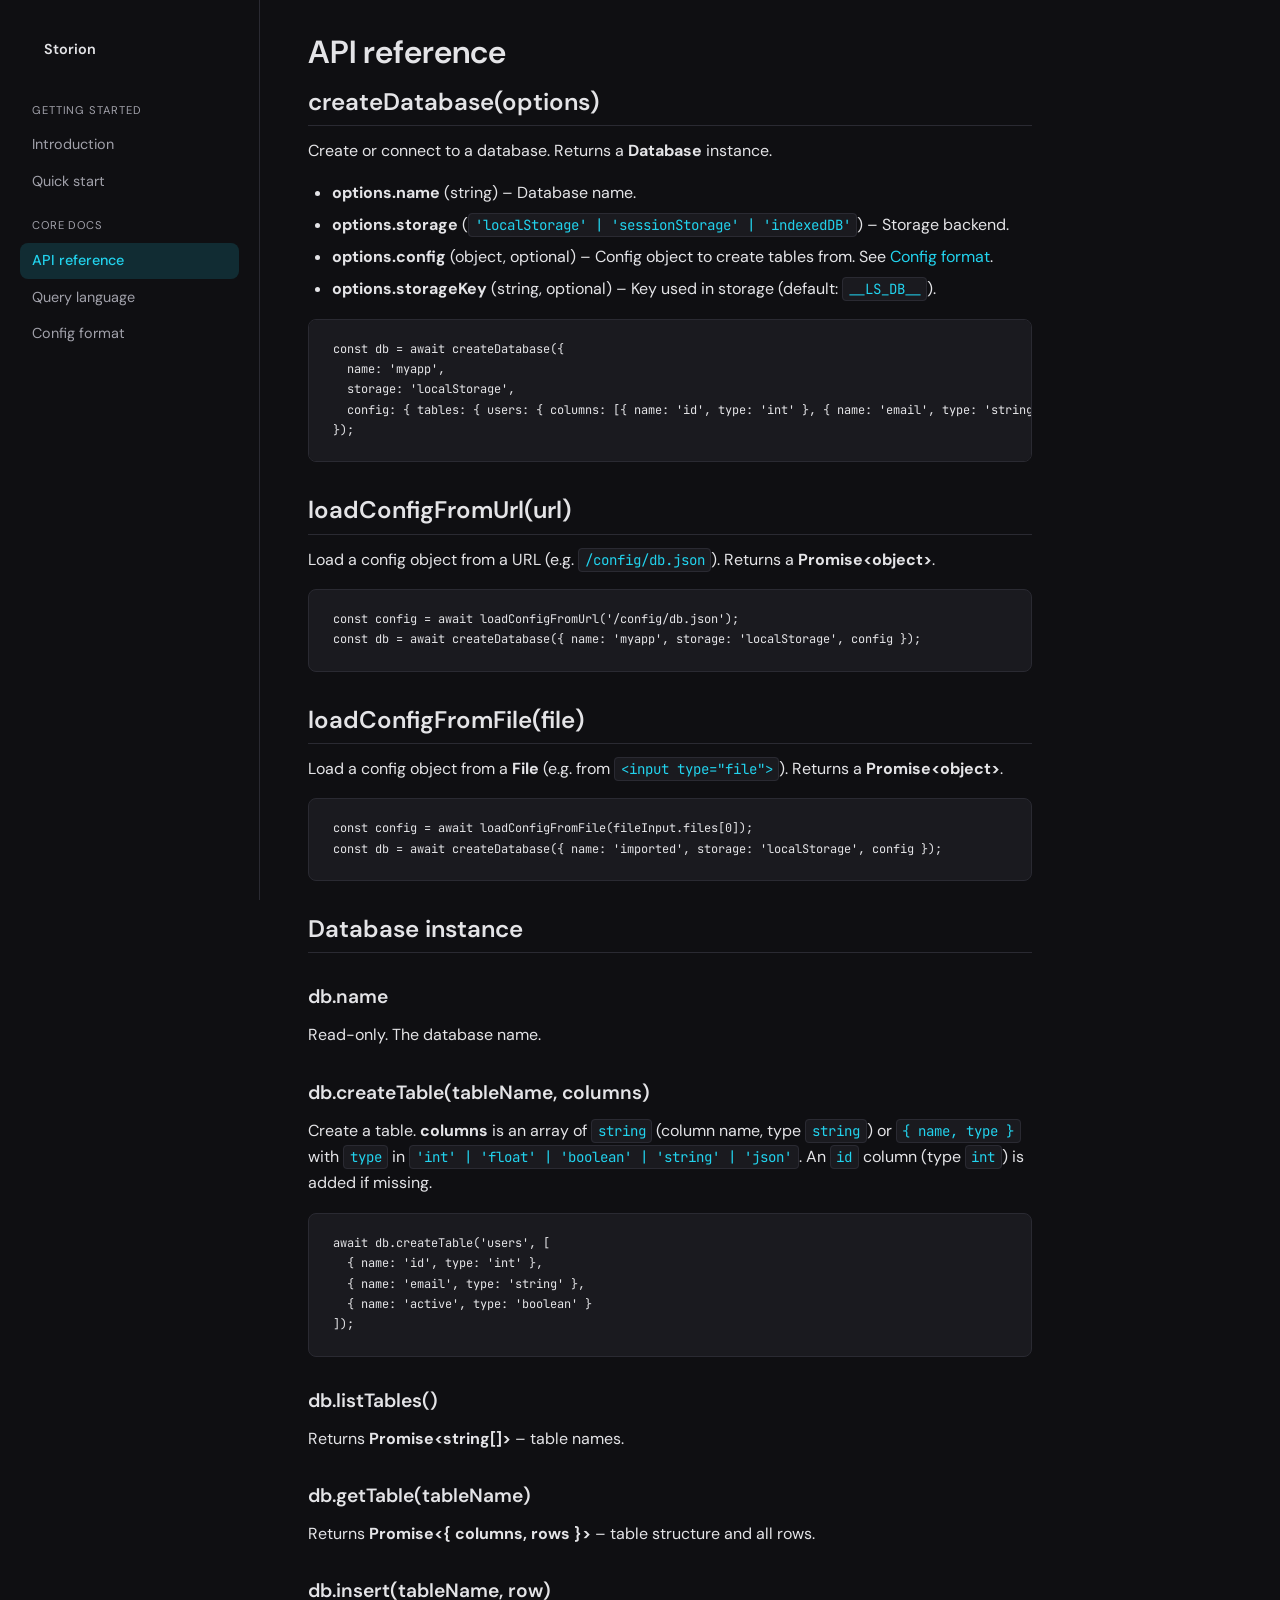
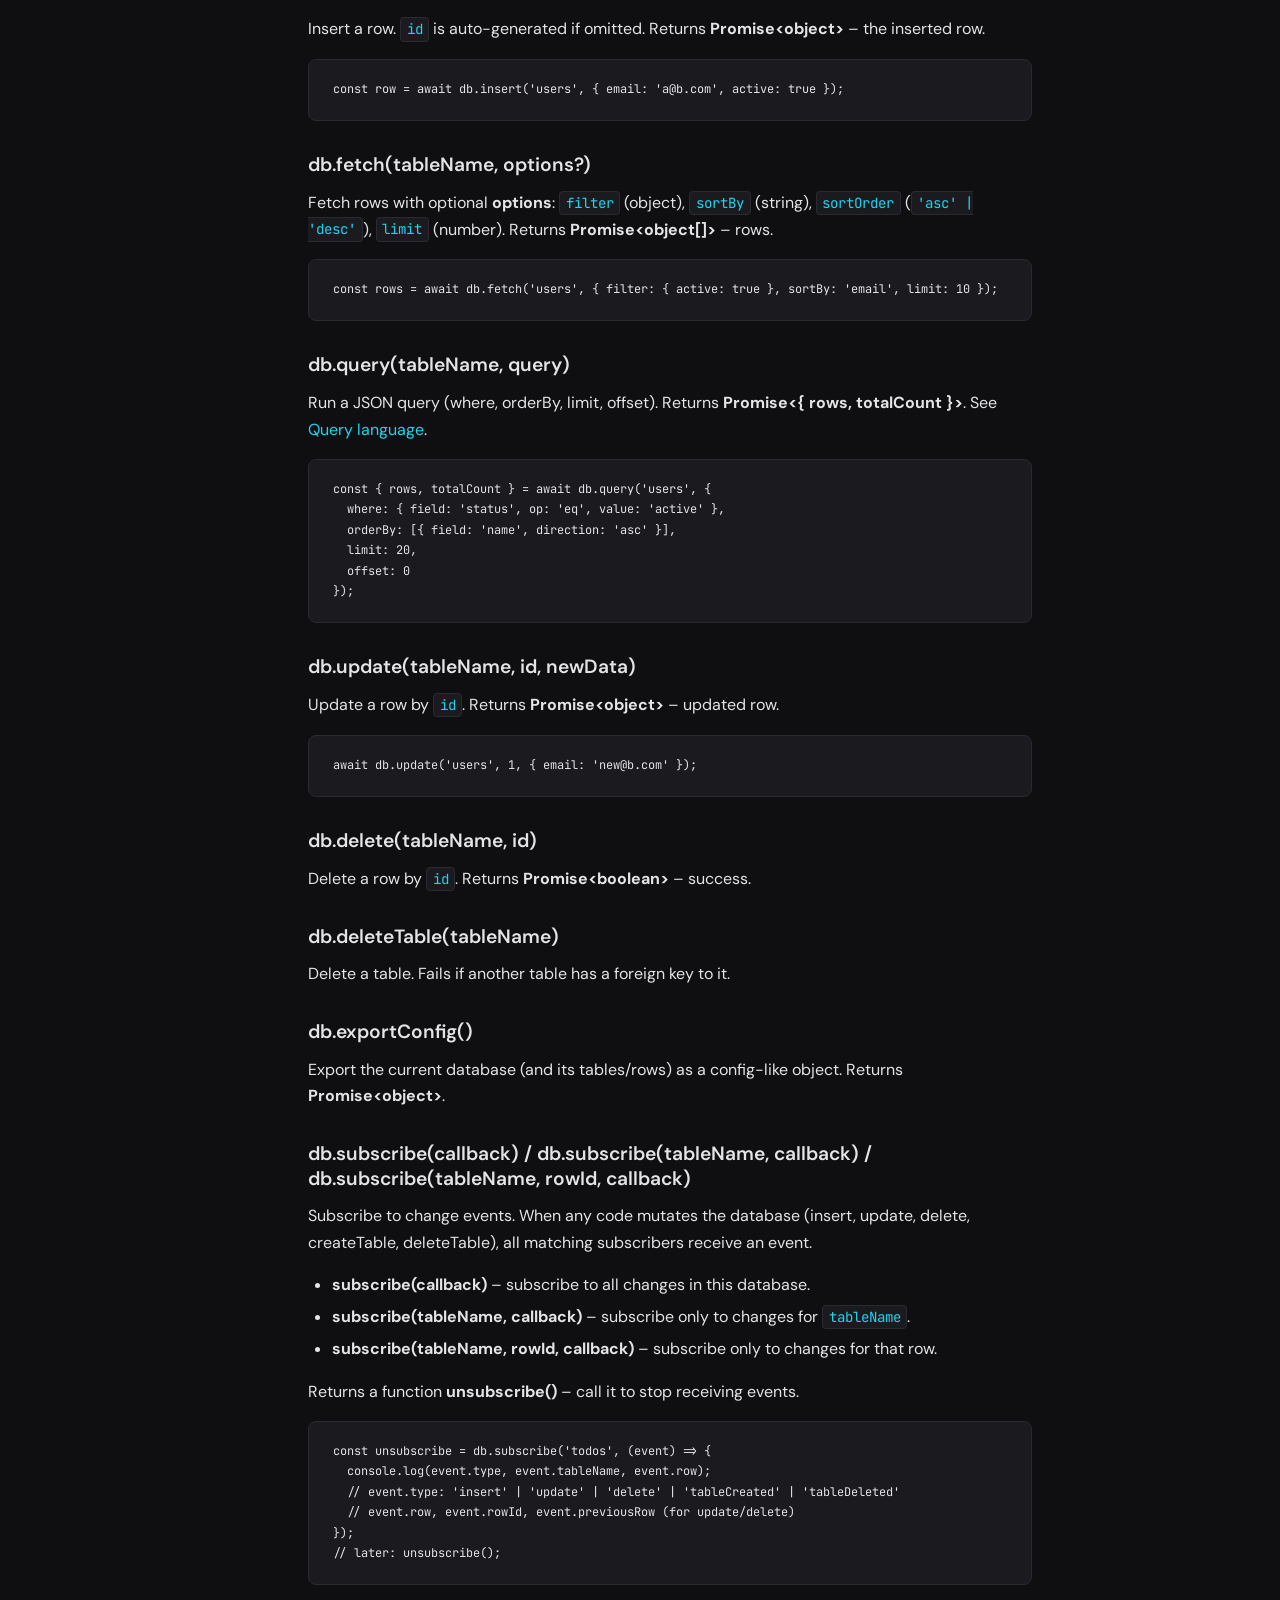
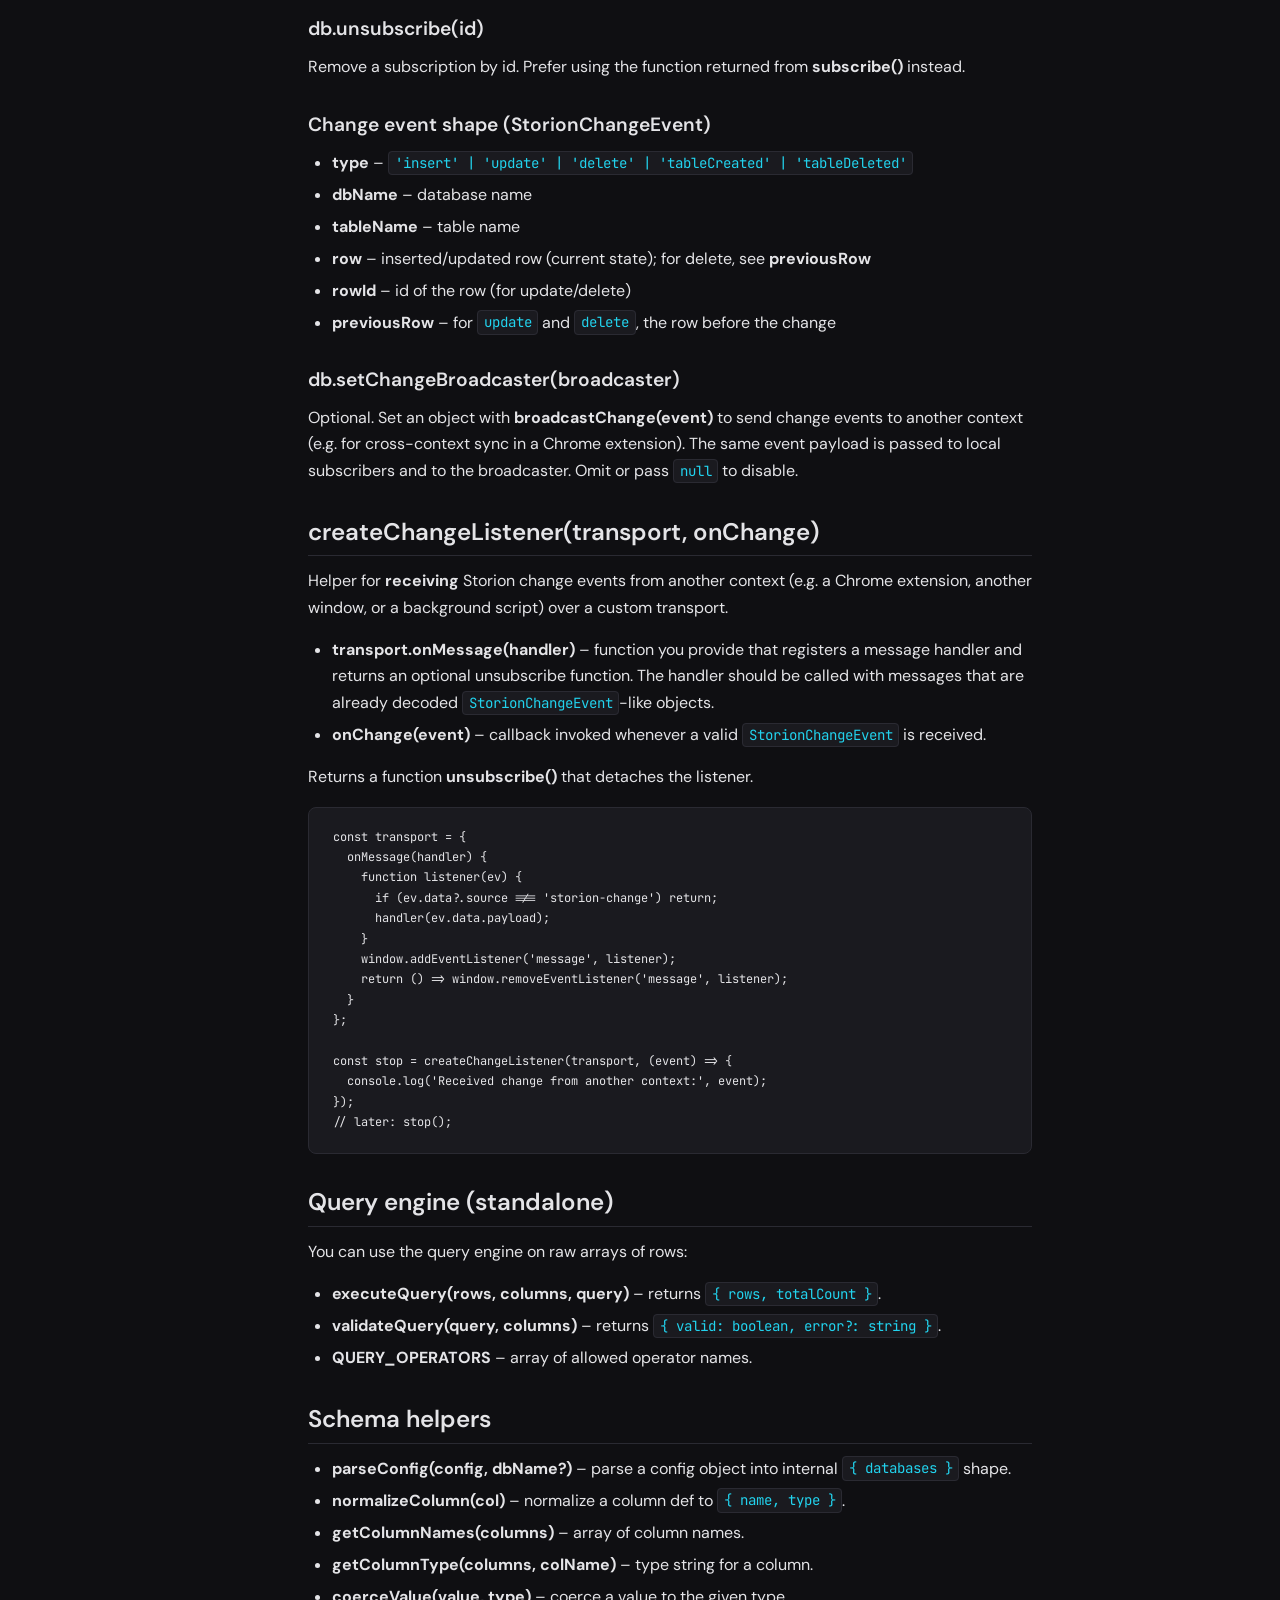
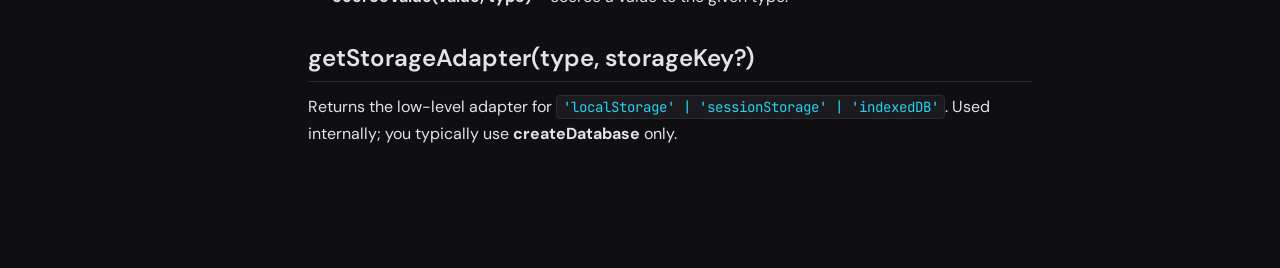
==== api.html @ d5b2bef7 "initial documents" ====
<!DOCTYPE html>
<html lang="en">
<head>
  <meta charset="UTF-8">
  <meta name="viewport" content="width=device-width, initial-scale=1.0">
  <title>API reference – Storion</title>
  <link rel="preconnect" href="https://fonts.googleapis.com">
  <link rel="preconnect" href="https://fonts.gstatic.com" crossorigin>
  <link href="https://fonts.googleapis.com/css2?family=DM+Sans:ital,opsz,wght@0,9..40,400;0,9..40,500;0,9..40,600;0,9..40,700&family=JetBrains+Mono:wght@400;500&display=swap" rel="stylesheet">
  <link rel="stylesheet" href="css/style.css">
</head>
<body>
  <div class="docs-wrap">
    <nav class="docs-nav">
      <div class="docs-nav-inner">
        <div class="brand"><a href="index.html">Storion</a></div>
        <div class="nav-group">Getting started</div>
        <a href="index.html">Introduction</a>
        <a href="quick-start.html">Quick start</a>
        <div class="nav-group">Core docs</div>
        <a href="api.html" class="active">API reference</a>
        <a href="query-language.html">Query language</a>
        <a href="config-format.html">Config format</a>
      </div>
    </nav>
    <main class="docs-main">
      <h1>API reference</h1>

      <section class="api-section">
        <h2>createDatabase(options)</h2>
        <p>Create or connect to a database. Returns a <strong>Database</strong> instance.</p>
        <ul>
          <li><strong>options.name</strong> (string) – Database name.</li>
          <li><strong>options.storage</strong> (<code>'localStorage' | 'sessionStorage' | 'indexedDB'</code>) – Storage backend.</li>
          <li><strong>options.config</strong> (object, optional) – Config object to create tables from. See <a href="config-format.html">Config format</a>.</li>
          <li><strong>options.storageKey</strong> (string, optional) – Key used in storage (default: <code>__LS_DB__</code>).</li>
        </ul>
        <pre><code>const db = await createDatabase({
  name: 'myapp',
  storage: 'localStorage',
  config: { tables: { users: { columns: [{ name: 'id', type: 'int' }, { name: 'email', type: 'string' }] } } }
});</code></pre>
      </section>

      <section class="api-section">
        <h2>loadConfigFromUrl(url)</h2>
        <p>Load a config object from a URL (e.g. <code>/config/db.json</code>). Returns a <strong>Promise&lt;object&gt;</strong>.</p>
        <pre><code>const config = await loadConfigFromUrl('/config/db.json');
const db = await createDatabase({ name: 'myapp', storage: 'localStorage', config });</code></pre>
      </section>

      <section class="api-section">
        <h2>loadConfigFromFile(file)</h2>
        <p>Load a config object from a <strong>File</strong> (e.g. from <code>&lt;input type="file"&gt;</code>). Returns a <strong>Promise&lt;object&gt;</strong>.</p>
        <pre><code>const config = await loadConfigFromFile(fileInput.files[0]);
const db = await createDatabase({ name: 'imported', storage: 'localStorage', config });</code></pre>
      </section>

      <section class="api-section">
        <h2>Database instance</h2>

        <h3>db.name</h3>
        <p>Read-only. The database name.</p>

        <h3>db.createTable(tableName, columns)</h3>
        <p>Create a table. <strong>columns</strong> is an array of <code>string</code> (column name, type <code>string</code>) or <code>{ name, type }</code> with <code>type</code> in <code>'int' | 'float' | 'boolean' | 'string' | 'json'</code>. An <code>id</code> column (type <code>int</code>) is added if missing.</p>
        <pre><code>await db.createTable('users', [
  { name: 'id', type: 'int' },
  { name: 'email', type: 'string' },
  { name: 'active', type: 'boolean' }
]);</code></pre>

        <h3>db.listTables()</h3>
        <p>Returns <strong>Promise&lt;string[]&gt;</strong> – table names.</p>

        <h3>db.getTable(tableName)</h3>
        <p>Returns <strong>Promise&lt;{ columns, rows }&gt;</strong> – table structure and all rows.</p>

        <h3>db.insert(tableName, row)</h3>
        <p>Insert a row. <code>id</code> is auto-generated if omitted. Returns <strong>Promise&lt;object&gt;</strong> – the inserted row.</p>
        <pre><code>const row = await db.insert('users', { email: 'a@b.com', active: true });</code></pre>

        <h3>db.fetch(tableName, options?)</h3>
        <p>Fetch rows with optional <strong>options</strong>: <code>filter</code> (object), <code>sortBy</code> (string), <code>sortOrder</code> (<code>'asc' | 'desc'</code>), <code>limit</code> (number). Returns <strong>Promise&lt;object[]&gt;</strong> – rows.</p>
        <pre><code>const rows = await db.fetch('users', { filter: { active: true }, sortBy: 'email', limit: 10 });</code></pre>

        <h3>db.query(tableName, query)</h3>
        <p>Run a JSON query (where, orderBy, limit, offset). Returns <strong>Promise&lt;{ rows, totalCount }&gt;</strong>. See <a href="query-language.html">Query language</a>.</p>
        <pre><code>const { rows, totalCount } = await db.query('users', {
  where: { field: 'status', op: 'eq', value: 'active' },
  orderBy: [{ field: 'name', direction: 'asc' }],
  limit: 20,
  offset: 0
});</code></pre>

        <h3>db.update(tableName, id, newData)</h3>
        <p>Update a row by <code>id</code>. Returns <strong>Promise&lt;object&gt;</strong> – updated row.</p>
        <pre><code>await db.update('users', 1, { email: 'new@b.com' });</code></pre>

        <h3>db.delete(tableName, id)</h3>
        <p>Delete a row by <code>id</code>. Returns <strong>Promise&lt;boolean&gt;</strong> – success.</p>

        <h3>db.deleteTable(tableName)</h3>
        <p>Delete a table. Fails if another table has a foreign key to it.</p>

        <h3>db.exportConfig()</h3>
        <p>Export the current database (and its tables/rows) as a config-like object. Returns <strong>Promise&lt;object&gt;</strong>.</p>

        <h3>db.subscribe(callback) / db.subscribe(tableName, callback) / db.subscribe(tableName, rowId, callback)</h3>
        <p>Subscribe to change events. When any code mutates the database (insert, update, delete, createTable, deleteTable), all matching subscribers receive an event.</p>
        <ul>
          <li><strong>subscribe(callback)</strong> – subscribe to all changes in this database.</li>
          <li><strong>subscribe(tableName, callback)</strong> – subscribe only to changes for <code>tableName</code>.</li>
          <li><strong>subscribe(tableName, rowId, callback)</strong> – subscribe only to changes for that row.</li>
        </ul>
        <p>Returns a function <strong>unsubscribe()</strong> – call it to stop receiving events.</p>
        <pre><code>const unsubscribe = db.subscribe('todos', (event) => {
  console.log(event.type, event.tableName, event.row);
  // event.type: 'insert' | 'update' | 'delete' | 'tableCreated' | 'tableDeleted'
  // event.row, event.rowId, event.previousRow (for update/delete)
});
// later: unsubscribe();</code></pre>

        <h3>db.unsubscribe(id)</h3>
        <p>Remove a subscription by id. Prefer using the function returned from <strong>subscribe()</strong> instead.</p>

        <h3>Change event shape (StorionChangeEvent)</h3>
        <ul>
          <li><strong>type</strong> – <code>'insert' | 'update' | 'delete' | 'tableCreated' | 'tableDeleted'</code></li>
          <li><strong>dbName</strong> – database name</li>
          <li><strong>tableName</strong> – table name</li>
          <li><strong>row</strong> – inserted/updated row (current state); for delete, see <strong>previousRow</strong></li>
          <li><strong>rowId</strong> – id of the row (for update/delete)</li>
          <li><strong>previousRow</strong> – for <code>update</code> and <code>delete</code>, the row before the change</li>
        </ul>

        <h3>db.setChangeBroadcaster(broadcaster)</h3>
        <p>Optional. Set an object with <strong>broadcastChange(event)</strong> to send change events to another context (e.g. for cross-context sync in a Chrome extension). The same event payload is passed to local subscribers and to the broadcaster. Omit or pass <code>null</code> to disable.</p>
      </section>

      <section class="api-section">
        <h2>createChangeListener(transport, onChange)</h2>
        <p>Helper for <strong>receiving</strong> Storion change events from another context (e.g. a Chrome extension, another window, or a background script) over a custom transport.</p>
        <ul>
          <li><strong>transport.onMessage(handler)</strong> – function you provide that registers a message handler and returns an optional unsubscribe function. The handler should be called with messages that are already decoded <code>StorionChangeEvent</code>-like objects.</li>
          <li><strong>onChange(event)</strong> – callback invoked whenever a valid <code>StorionChangeEvent</code> is received.</li>
        </ul>
        <p>Returns a function <strong>unsubscribe()</strong> that detaches the listener.</p>
        <pre><code>const transport = {
  onMessage(handler) {
    function listener(ev) {
      if (ev.data?.source !== 'storion-change') return;
      handler(ev.data.payload);
    }
    window.addEventListener('message', listener);
    return () => window.removeEventListener('message', listener);
  }
};

const stop = createChangeListener(transport, (event) => {
  console.log('Received change from another context:', event);
});
// later: stop();</code></pre>
      </section>

      <section class="api-section">
        <h2>Query engine (standalone)</h2>
        <p>You can use the query engine on raw arrays of rows:</p>
        <ul>
          <li><strong>executeQuery(rows, columns, query)</strong> – returns <code>{ rows, totalCount }</code>.</li>
          <li><strong>validateQuery(query, columns)</strong> – returns <code>{ valid: boolean, error?: string }</code>.</li>
          <li><strong>QUERY_OPERATORS</strong> – array of allowed operator names.</li>
        </ul>
      </section>

      <section class="api-section">
        <h2>Schema helpers</h2>
        <ul>
          <li><strong>parseConfig(config, dbName?)</strong> – parse a config object into internal <code>{ databases }</code> shape.</li>
          <li><strong>normalizeColumn(col)</strong> – normalize a column def to <code>{ name, type }</code>.</li>
          <li><strong>getColumnNames(columns)</strong> – array of column names.</li>
          <li><strong>getColumnType(columns, colName)</strong> – type string for a column.</li>
          <li><strong>coerceValue(value, type)</strong> – coerce a value to the given type.</li>
        </ul>
      </section>

      <section class="api-section">
        <h2>getStorageAdapter(type, storageKey?)</h2>
        <p>Returns the low-level adapter for <code>'localStorage' | 'sessionStorage' | 'indexedDB'</code>. Used internally; you typically use <strong>createDatabase</strong> only.</p>
      </section>
    </main>
  </div>
  <button class="nav-toggle" type="button" aria-label="Toggle menu">Menu</button>
  <script>
    document.querySelector('.nav-toggle').addEventListener('click', function () {
      document.querySelector('.docs-nav').classList.toggle('open');
    });
  </script>
</body>
</html>
---- css/style.css ----
/* Storion Documentation - Distinctive, readable design */
:root {
  --bg: #0f0f12;
  --bg-card: #18181c;
  --bg-code: #1a1a1f;
  --border: #2a2a32;
  --text: #e4e4e7;
  --text-muted: #a1a1aa;
  --accent: #22d3ee;
  --accent-dim: #0891b2;
  --accent-soft: rgba(34, 211, 238, 0.15);
  --green: #34d399;
  --orange: #fb923c;
  --radius: 8px;
  --font-sans: 'DM Sans', system-ui, sans-serif;
  --font-mono: 'JetBrains Mono', 'Fira Code', monospace;
}

* {
  box-sizing: border-box;
}

html {
  scroll-behavior: smooth;
}

body {
  margin: 0;
  font-family: var(--font-sans);
  font-size: 16px;
  line-height: 1.65;
  color: var(--text);
  background: var(--bg);
  -webkit-font-smoothing: antialiased;
}

/* Layout */
.docs-wrap {
  display: flex;
  min-height: 100vh;
}

.docs-nav {
  width: 260px;
  flex-shrink: 0;
  padding: 1.5rem 0;
  border-right: 1px solid var(--border);
  position: sticky;
  top: 0;
  height: 100vh;
  overflow-y: auto;
}

.docs-nav-inner {
  padding: 0 1.25rem;
}

.docs-nav a {
  display: block;
  padding: 0.4rem 0.75rem;
  color: var(--text-muted);
  text-decoration: none;
  border-radius: var(--radius);
  font-size: 0.9rem;
  transition: color 0.15s, background 0.15s;
}

.docs-nav a:hover {
  color: var(--text);
  background: var(--accent-soft);
}

.docs-nav a.active {
  color: var(--accent);
  background: var(--accent-soft);
  font-weight: 500;
}

.docs-nav .nav-group {
  font-size: 0.7rem;
  text-transform: uppercase;
  letter-spacing: 0.08em;
  color: var(--text-muted);
  margin: 1rem 0 0.5rem 0.75rem;
}

.docs-main {
  flex: 1;
  min-width: 0;
  padding: 2rem 3rem 4rem;
  max-width: 820px;
}

/* Typography */
h1, h2, h3, h4 {
  font-weight: 600;
  line-height: 1.3;
  margin-top: 2rem;
  margin-bottom: 0.75rem;
}

h1 { font-size: 2rem; margin-top: 0; }
h2 { font-size: 1.5rem; padding-bottom: 0.5rem; border-bottom: 1px solid var(--border); }
h3 { font-size: 1.2rem; }
h4 { font-size: 1.05rem; }

p {
  margin: 0 0 1rem;
  color: var(--text);
}

a {
  color: var(--accent);
  text-decoration: none;
}

a:hover {
  text-decoration: underline;
}

/* Code */
code, kbd {
  font-family: var(--font-mono);
  font-size: 0.88em;
  background: var(--bg-code);
  padding: 0.15em 0.4em;
  border-radius: 4px;
  color: var(--accent);
  border: 1px solid var(--border);
}

pre {
  margin: 1rem 0;
  padding: 1.25rem 1.5rem;
  background: var(--bg-code);
  border-radius: var(--radius);
  border: 1px solid var(--border);
  overflow-x: auto;
  font-size: 0.85rem;
  line-height: 1.5;
}

pre code {
  background: none;
  padding: 0;
  border: none;
  color: var(--text);
}

/* Tables */
table {
  width: 100%;
  border-collapse: collapse;
  margin: 1rem 0;
  font-size: 0.9rem;
}

th, td {
  padding: 0.6rem 0.75rem;
  text-align: left;
  border-bottom: 1px solid var(--border);
}

th {
  color: var(--text-muted);
  font-weight: 500;
  font-size: 0.8rem;
  text-transform: uppercase;
  letter-spacing: 0.04em;
}

tr:hover td {
  background: rgba(255,255,255,0.02);
}

/* Lists */
ul, ol {
  margin: 0 0 1rem;
  padding-left: 1.5rem;
}

li {
  margin-bottom: 0.35rem;
}

/* Hero / Home */
.hero {
  padding: 2rem 0 3rem;
  border-bottom: 1px solid var(--border);
  margin-bottom: 2rem;
}

.hero h1 {
  font-size: 2.25rem;
  margin-bottom: 0.5rem;
}

.hero .tagline {
  font-size: 1.15rem;
  color: var(--text-muted);
  margin-bottom: 1.5rem;
}

.hero .install {
  display: inline-block;
  padding: 0.6rem 1rem;
  background: var(--bg-code);
  border: 1px solid var(--border);
  border-radius: var(--radius);
  font-family: var(--font-mono);
  font-size: 0.9rem;
  color: var(--accent);
}

/* Cards / Features */
.feature-grid {
  display: grid;
  grid-template-columns: repeat(auto-fill, minmax(240px, 1fr));
  gap: 1rem;
  margin: 1.5rem 0;
}

.feature-card {
  padding: 1.25rem;
  background: var(--bg-card);
  border: 1px solid var(--border);
  border-radius: var(--radius);
}

.feature-card strong {
  color: var(--text);
}

.feature-card p {
  margin: 0.35rem 0 0;
  font-size: 0.9rem;
  color: var(--text-muted);
}

/* API sections */
.api-section {
  margin-bottom: 2rem;
}

.api-section h2 {
  margin-top: 2.5rem;
}

.api-section h2:first-child {
  margin-top: 0;
}

/* Mobile nav toggle */
.nav-toggle {
  display: none;
  position: fixed;
  top: 1rem;
  left: 1rem;
  z-index: 100;
  background: var(--bg-card);
  border: 1px solid var(--border);
  color: var(--text);
  padding: 0.5rem 0.75rem;
  border-radius: var(--radius);
  cursor: pointer;
  font-size: 0.9rem;
}

@media (max-width: 768px) {
  .docs-wrap {
    flex-direction: column;
  }

  .docs-nav {
    width: 100%;
    height: auto;
    position: relative;
    border-right: none;
    border-bottom: 1px solid var(--border);
    padding: 1rem;
    display: none;
  }

  .docs-nav.open {
    display: block;
  }

  .nav-toggle {
    display: block;
  }

  .docs-main {
    padding: 1.5rem 1.25rem 3rem;
  }
}

/* Logo/brand in nav */
.docs-nav .brand {
  padding: 0.5rem 0.75rem 1rem;
  font-weight: 600;
  font-size: 1rem;
  color: var(--text);
}

.docs-nav .brand a {
  color: inherit;
}

.docs-nav .brand a:hover {
  background: none;
  text-decoration: none;
}
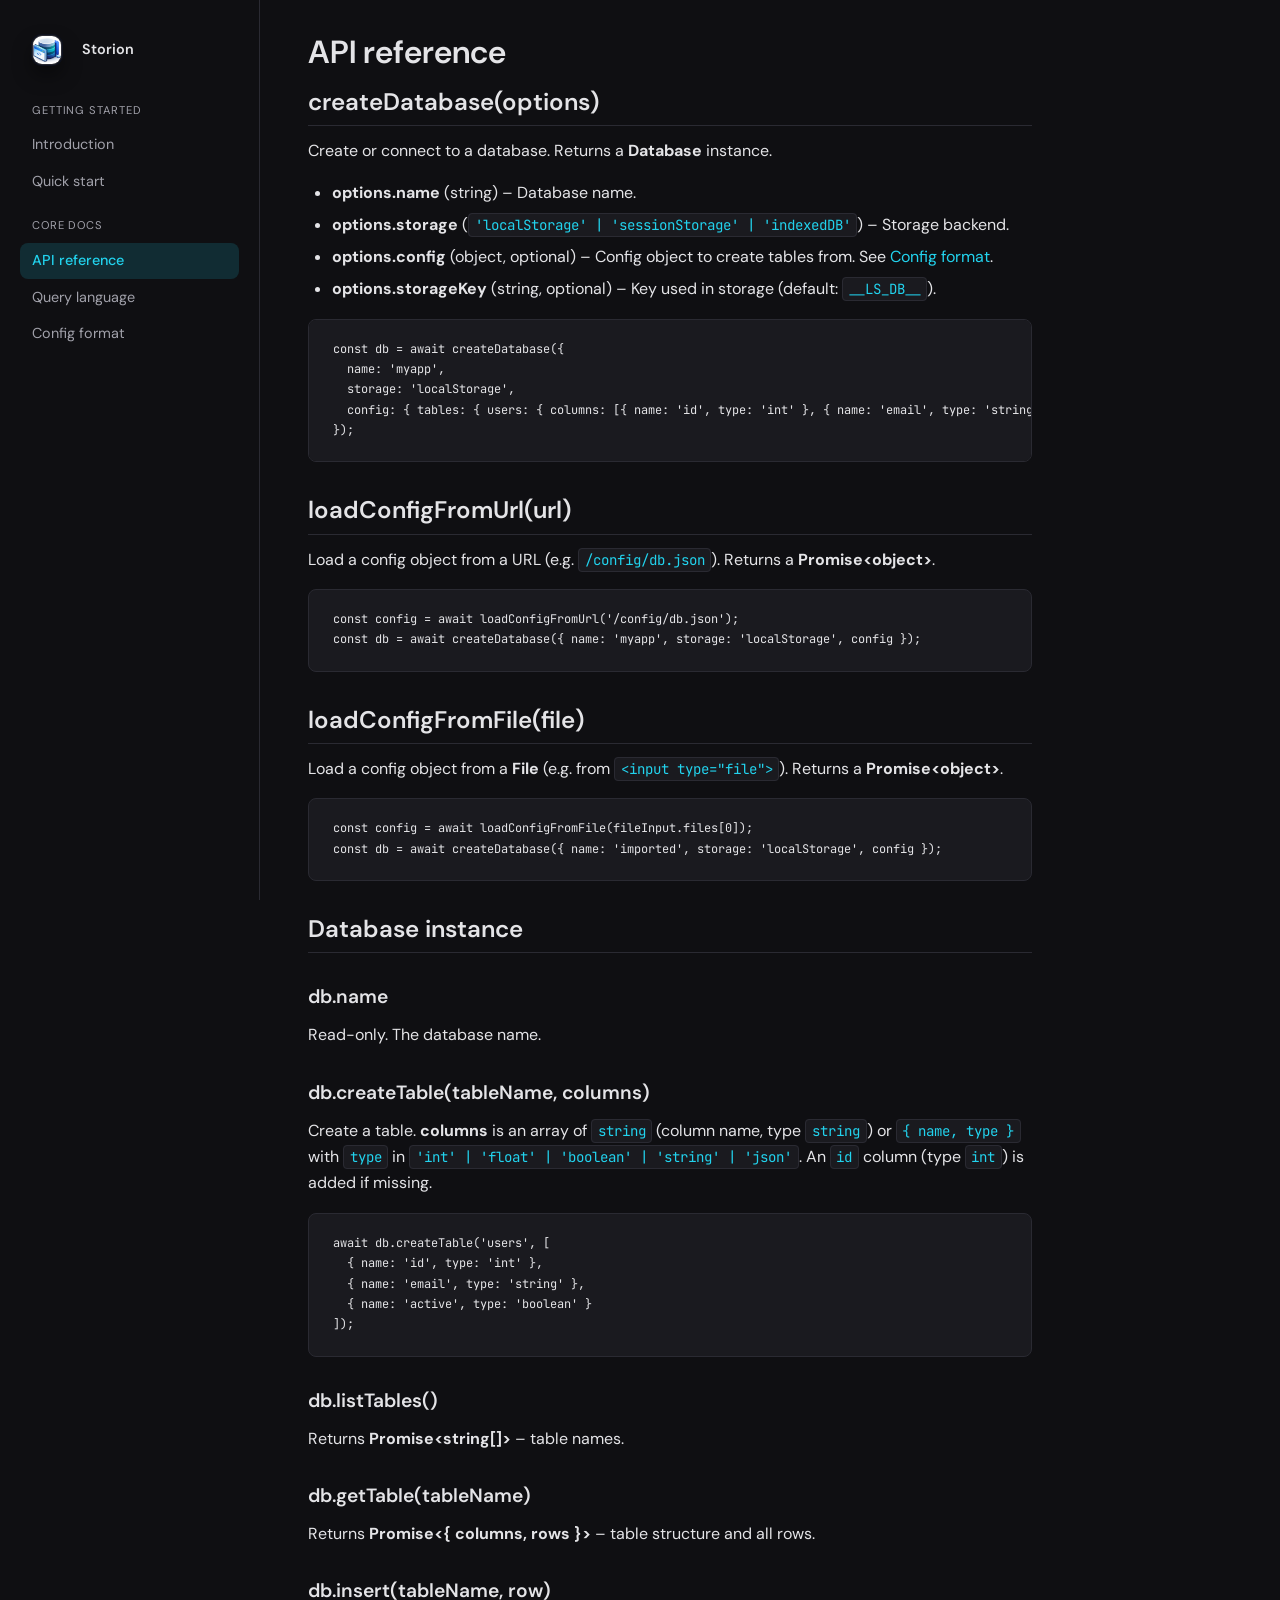
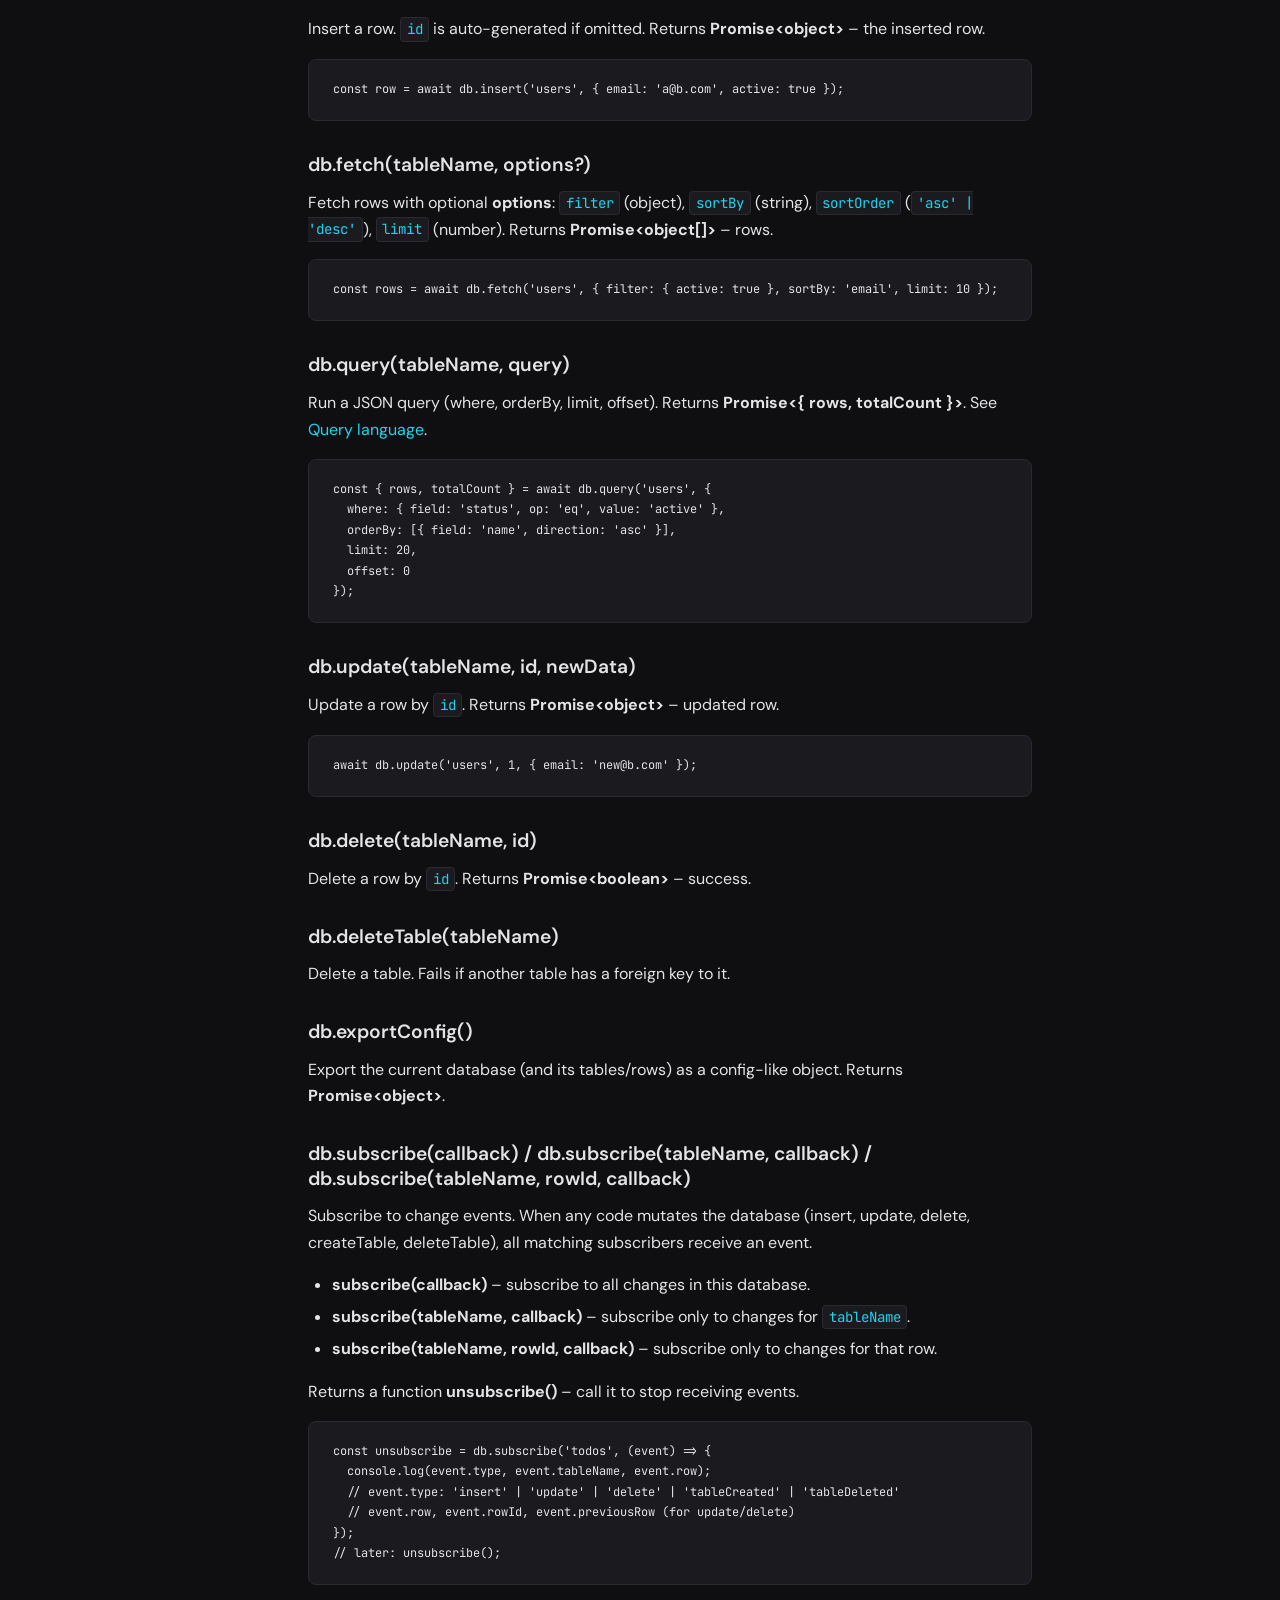
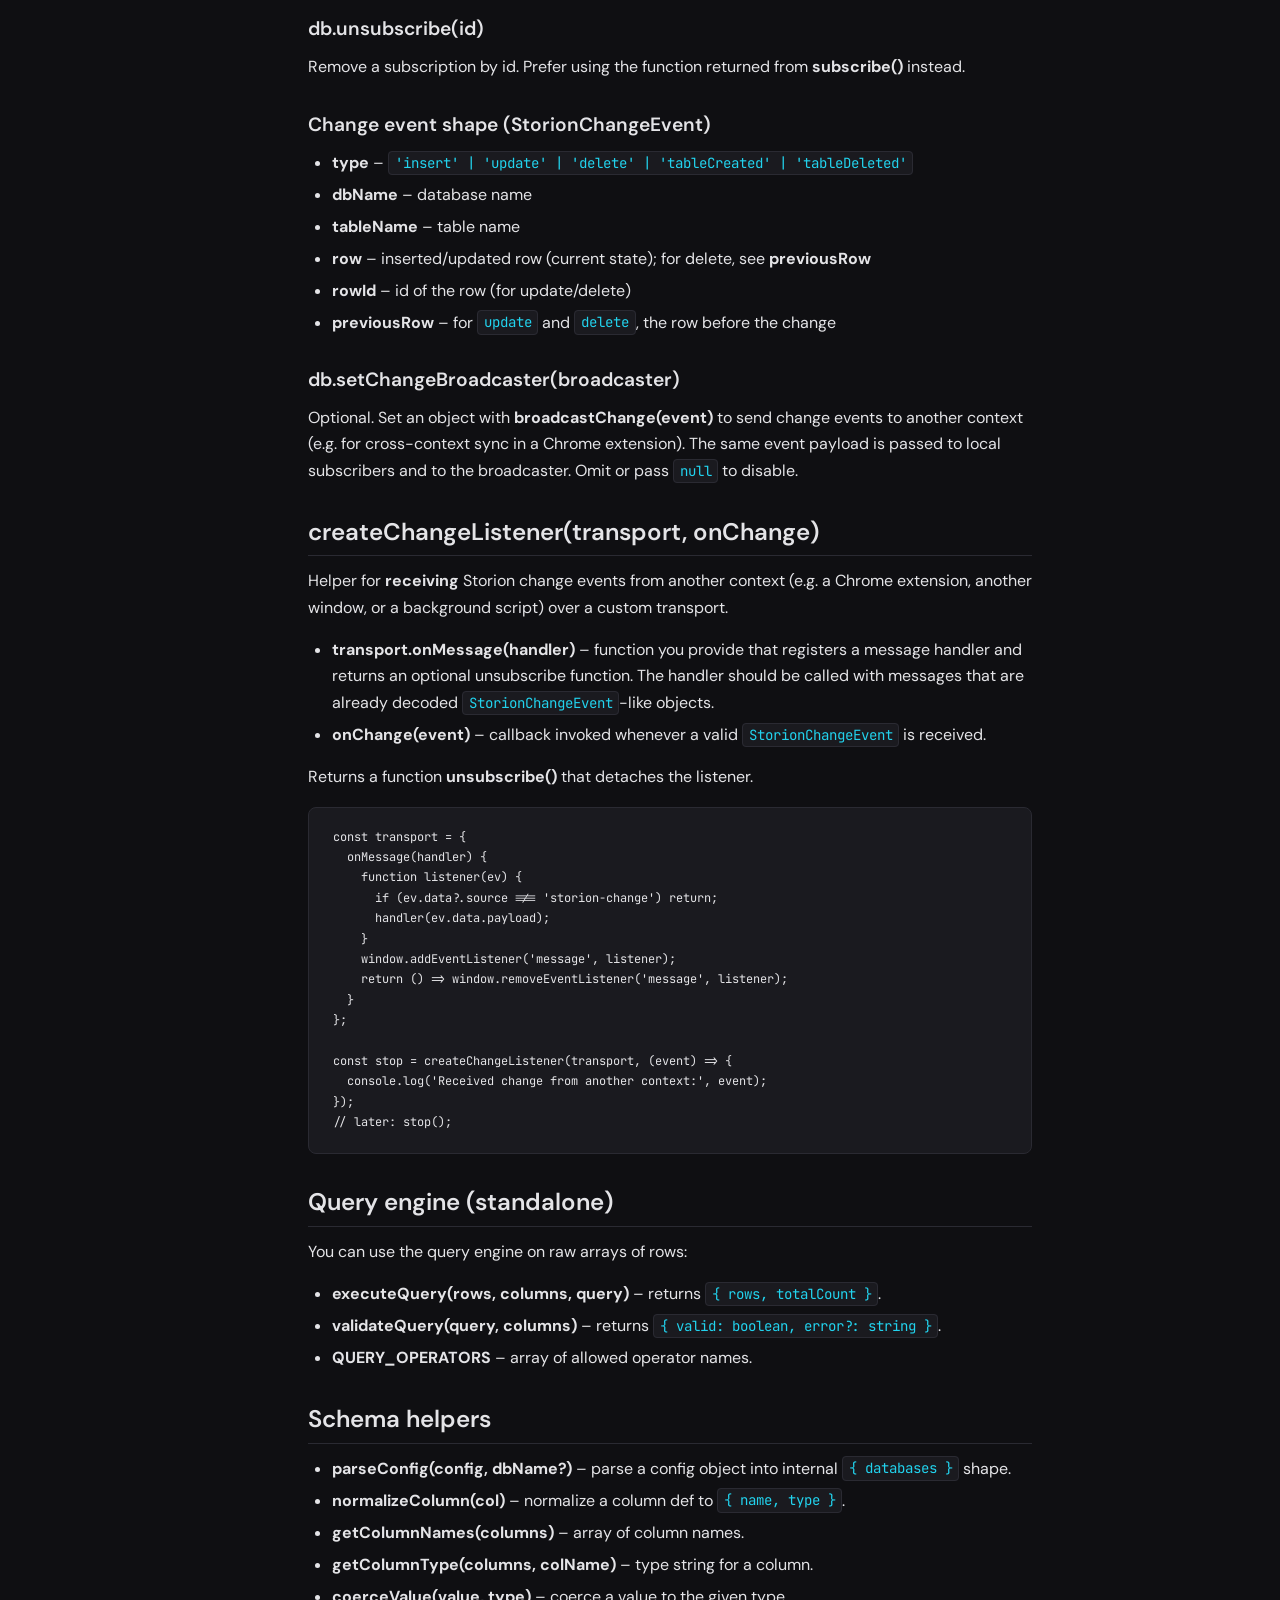
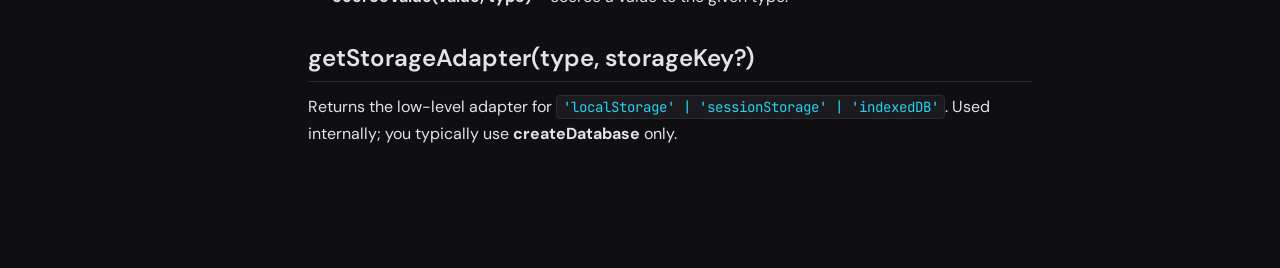
==== commit cac876cc: "logo added" ====
--- a/api.html
+++ b/api.html
@@ -13,7 +13,10 @@
   <div class="docs-wrap">
     <nav class="docs-nav">
       <div class="docs-nav-inner">
-        <div class="brand"><a href="index.html">Storion</a></div>
+        <div class="brand">
+          <img src="assets/logo.png" alt="Storion logo" class="brand-logo">
+          <a href="index.html">Storion</a>
+        </div>
         <div class="nav-group">Getting started</div>
         <a href="index.html">Introduction</a>
         <a href="quick-start.html">Quick start</a>
--- a/css/style.css
+++ b/css/style.css
@@ -300,6 +300,9 @@
   font-weight: 600;
   font-size: 1rem;
   color: var(--text);
+  display: flex;
+  align-items: center;
+  gap: 0.5rem;
 }
 
 .docs-nav .brand a {
@@ -310,3 +313,13 @@
   background: none;
   text-decoration: none;
 }
+
+.brand-logo {
+  width: 30px;
+  height: 30px;
+  border-radius: 10px; /* rounded square */
+  border: 1px solid var(--border);
+  background: radial-gradient(circle at 30% 20%, rgba(255,255,255,0.2), transparent 60%);
+  box-shadow: 0 0 0 1px rgba(15,23,42,0.6), 0 10px 20px rgba(0,0,0,0.45);
+  object-fit: cover;
+}
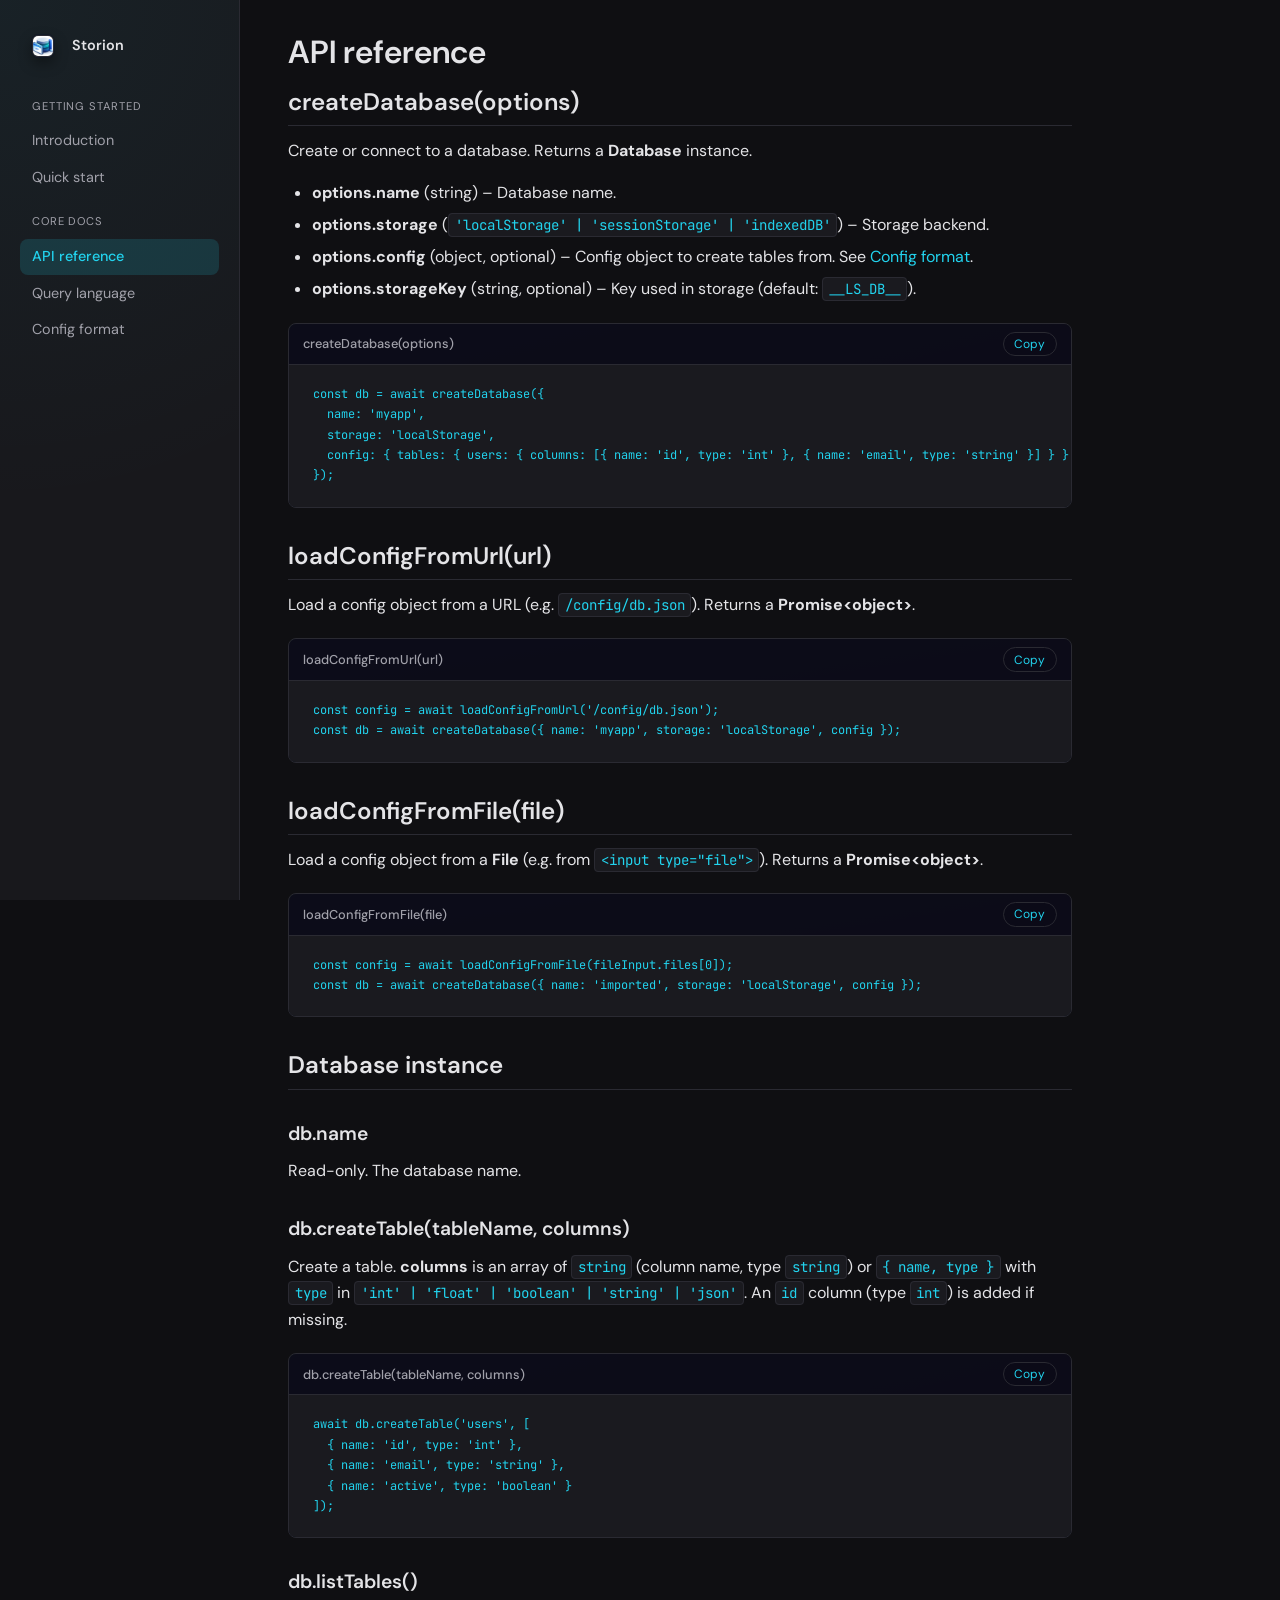
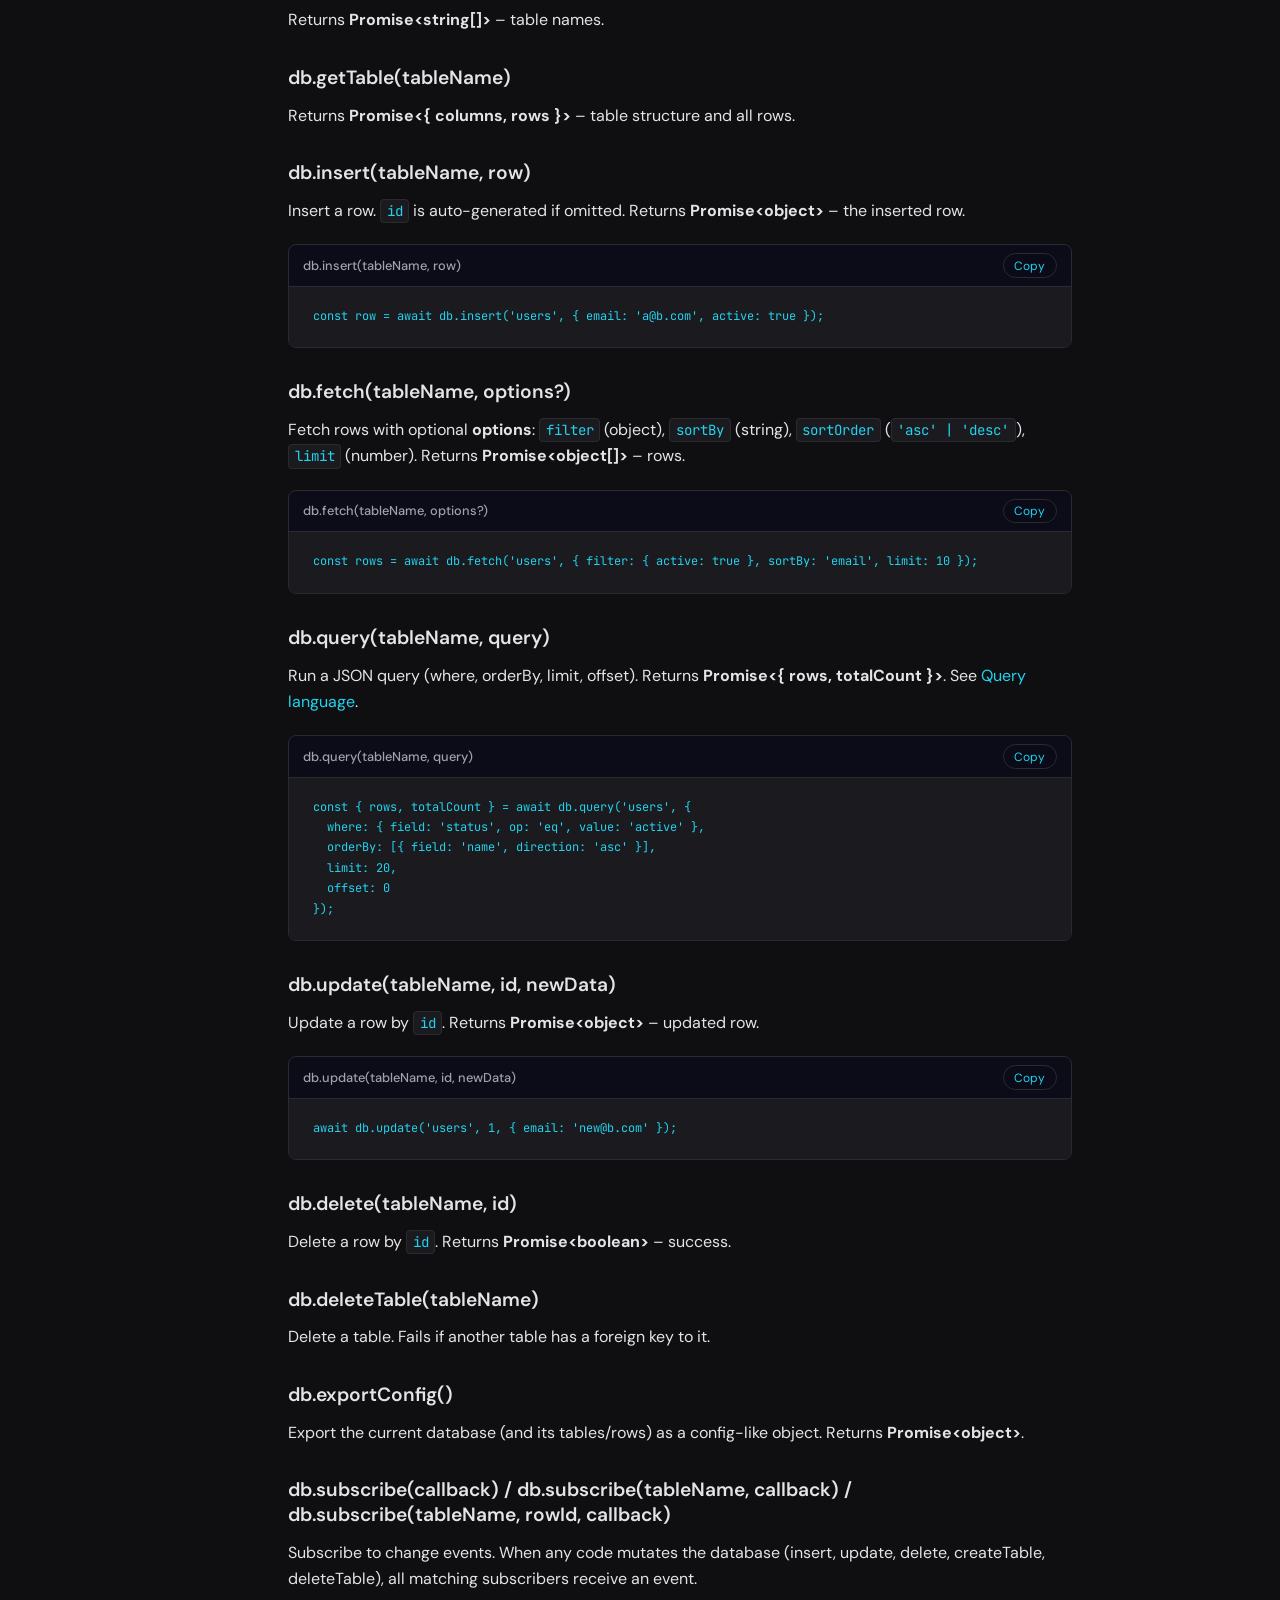
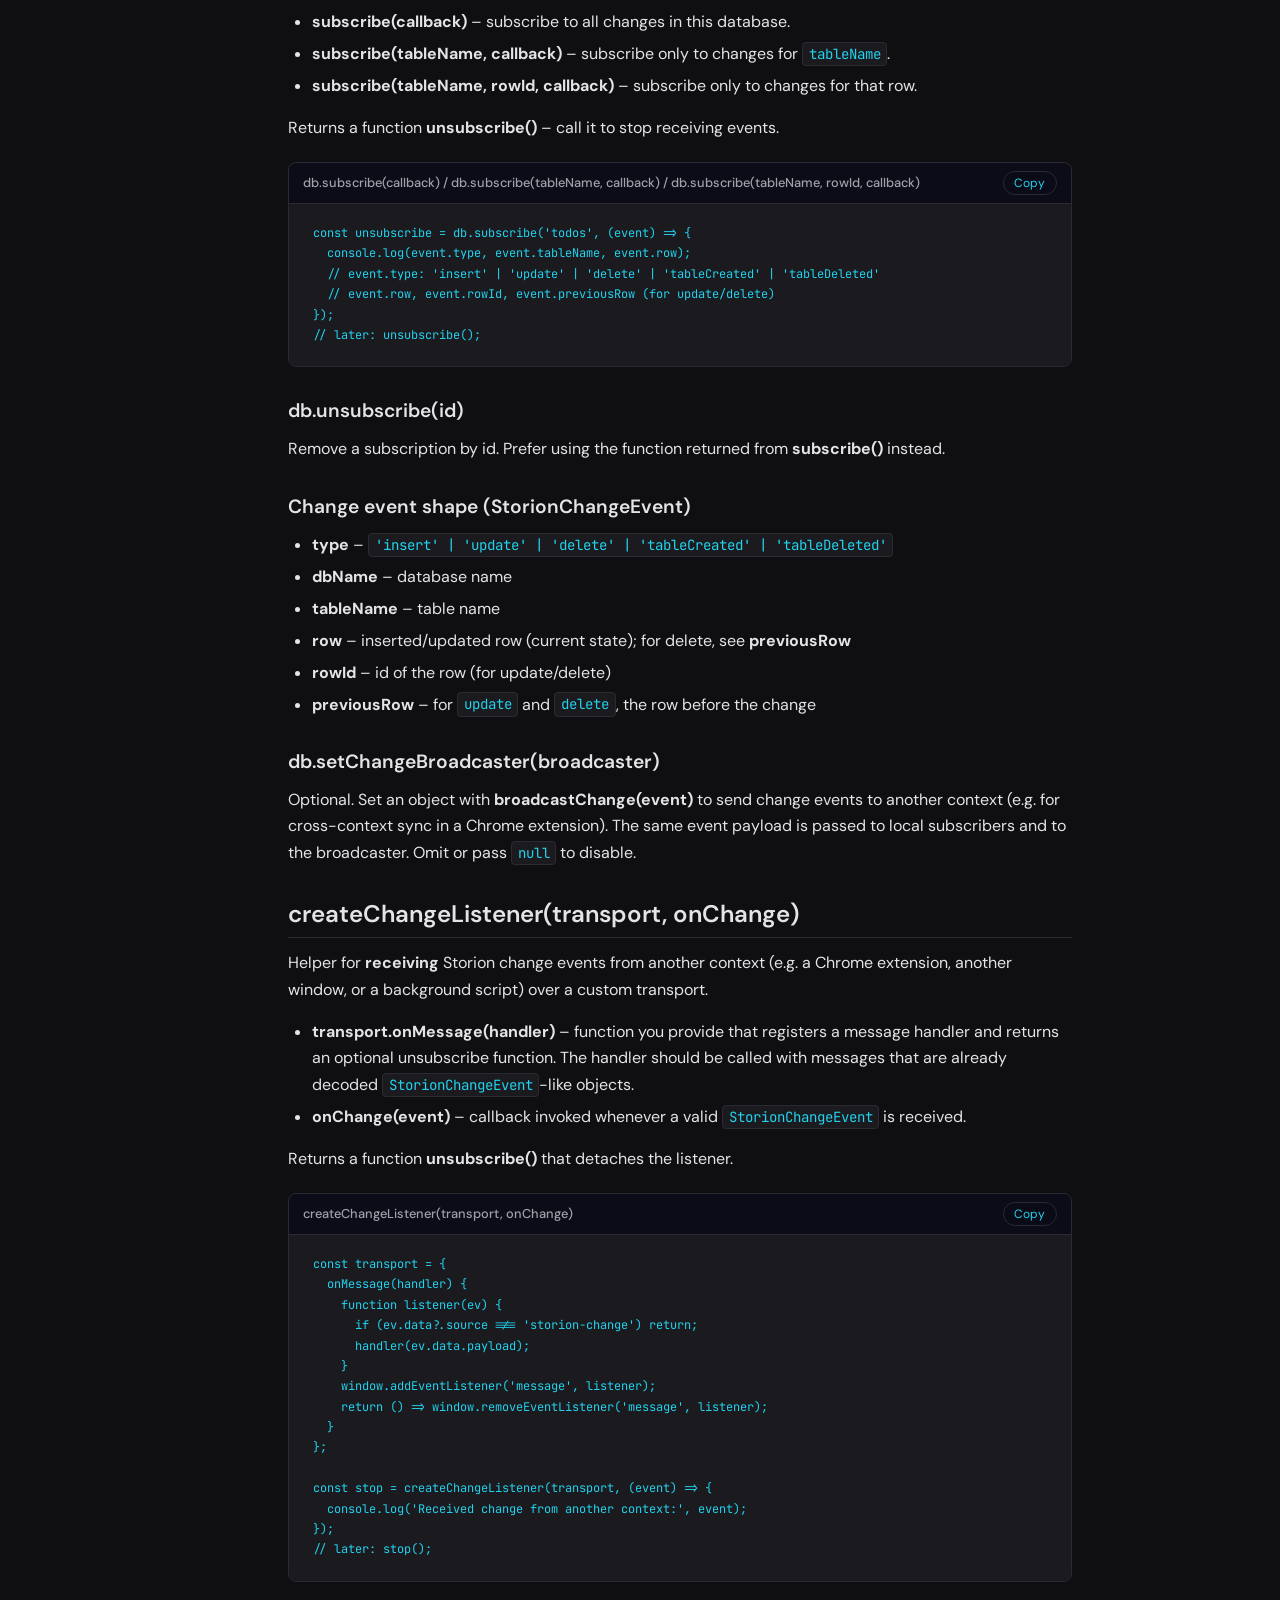
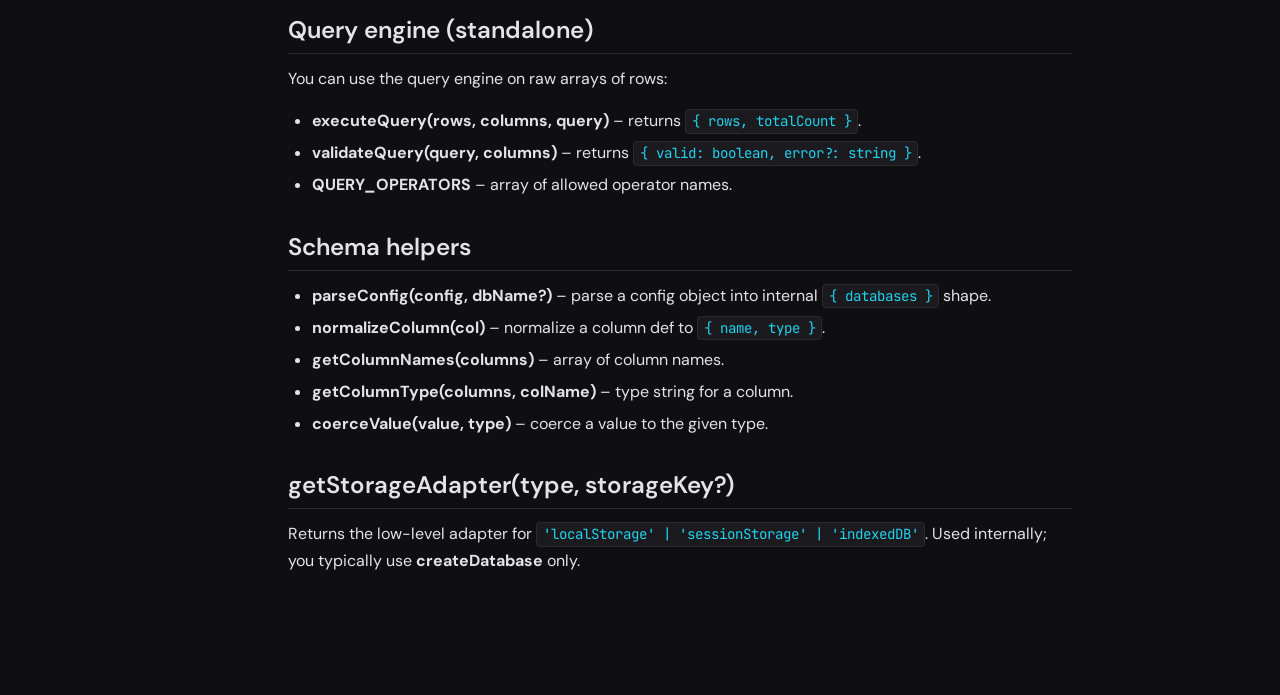
==== commit 285807ed: "minor change" ====
--- a/api.html
+++ b/api.html
@@ -8,6 +8,7 @@
   <link rel="preconnect" href="https://fonts.gstatic.com" crossorigin>
   <link href="https://fonts.googleapis.com/css2?family=DM+Sans:ital,opsz,wght@0,9..40,400;0,9..40,500;0,9..40,600;0,9..40,700&family=JetBrains+Mono:wght@400;500&display=swap" rel="stylesheet">
   <link rel="stylesheet" href="css/style.css">
+  <script defer src="js/docs.js"></script>
 </head>
 <body>
   <div class="docs-wrap">
@@ -194,10 +195,5 @@
     </main>
   </div>
   <button class="nav-toggle" type="button" aria-label="Toggle menu">Menu</button>
-  <script>
-    document.querySelector('.nav-toggle').addEventListener('click', function () {
-      document.querySelector('.docs-nav').classList.toggle('open');
-    });
-  </script>
 </body>
 </html>
--- a/css/style.css
+++ b/css/style.css
@@ -41,10 +41,11 @@
 }
 
 .docs-nav {
-  width: 260px;
+  width: 240px;
   flex-shrink: 0;
   padding: 1.5rem 0;
   border-right: 1px solid var(--border);
+  background: radial-gradient(circle at top left, rgba(34, 211, 238, 0.05), transparent 55%), var(--bg-card);
   position: sticky;
   top: 0;
   height: 100vh;
@@ -88,7 +89,7 @@
   flex: 1;
   min-width: 0;
   padding: 2rem 3rem 4rem;
-  max-width: 820px;
+  max-width: 880px;
 }
 
 /* Typography */
@@ -296,13 +297,13 @@
 
 /* Logo/brand in nav */
 .docs-nav .brand {
-  padding: 0.5rem 0.75rem 1rem;
+  padding: 0.25rem 0.75rem 1rem;
   font-weight: 600;
   font-size: 1rem;
   color: var(--text);
   display: flex;
   align-items: center;
-  gap: 0.5rem;
+  gap: 0.4rem;
 }
 
 .docs-nav .brand a {
@@ -315,11 +316,77 @@
 }
 
 .brand-logo {
-  width: 30px;
-  height: 30px;
-  border-radius: 10px; /* rounded square */
+  width: 22px;
+  height: 22px;
+  border-radius: 6px; /* rounded square */
   border: 1px solid var(--border);
   background: radial-gradient(circle at 30% 20%, rgba(255,255,255,0.2), transparent 60%);
-  box-shadow: 0 0 0 1px rgba(15,23,42,0.6), 0 10px 20px rgba(0,0,0,0.45);
+  box-shadow: 0 0 0 1px rgba(15,23,42,0.5), 0 6px 14px rgba(0,0,0,0.4);
   object-fit: cover;
 }
+
+/* Code example cards with copy button */
+.code-example {
+  margin: 1.25rem 0;
+  border-radius: var(--radius);
+  border: 1px solid var(--border);
+  background: linear-gradient(to bottom right, rgba(34, 211, 238, 0.06), transparent 55%), var(--bg-card);
+  overflow: hidden;
+}
+
+.code-example-header {
+  display: flex;
+  align-items: center;
+  justify-content: space-between;
+  padding: 0.5rem 0.9rem;
+  border-bottom: 1px solid var(--border);
+  background: rgba(12, 10, 24, 0.9);
+}
+
+.code-example-label {
+  font-size: 0.8rem;
+  font-weight: 500;
+  color: var(--text-muted);
+  white-space: nowrap;
+  overflow: hidden;
+  text-overflow: ellipsis;
+}
+
+.code-example-copy {
+  border: 1px solid var(--border);
+  background: rgba(12, 10, 24, 0.9);
+  color: var(--accent);
+  font-family: var(--font-sans);
+  font-size: 0.75rem;
+  padding: 0.2rem 0.65rem;
+  border-radius: 999px;
+  cursor: pointer;
+  display: inline-flex;
+  align-items: center;
+  gap: 0.25rem;
+  transition: background 0.15s, color 0.15s, border-color 0.15s;
+}
+
+.code-example-copy:hover {
+  background: var(--accent-soft);
+  border-color: var(--accent);
+}
+
+.code-example-copy.copied {
+  color: var(--green);
+  border-color: var(--green);
+}
+
+.code-example-body {
+  background: #111827; /* softer slate background for examples */
+}
+
+.code-example-body pre {
+  margin: 0;
+  border-radius: 0;
+  border: none;
+}
+
+.code-example-body pre code {
+  color: var(--accent);
+}
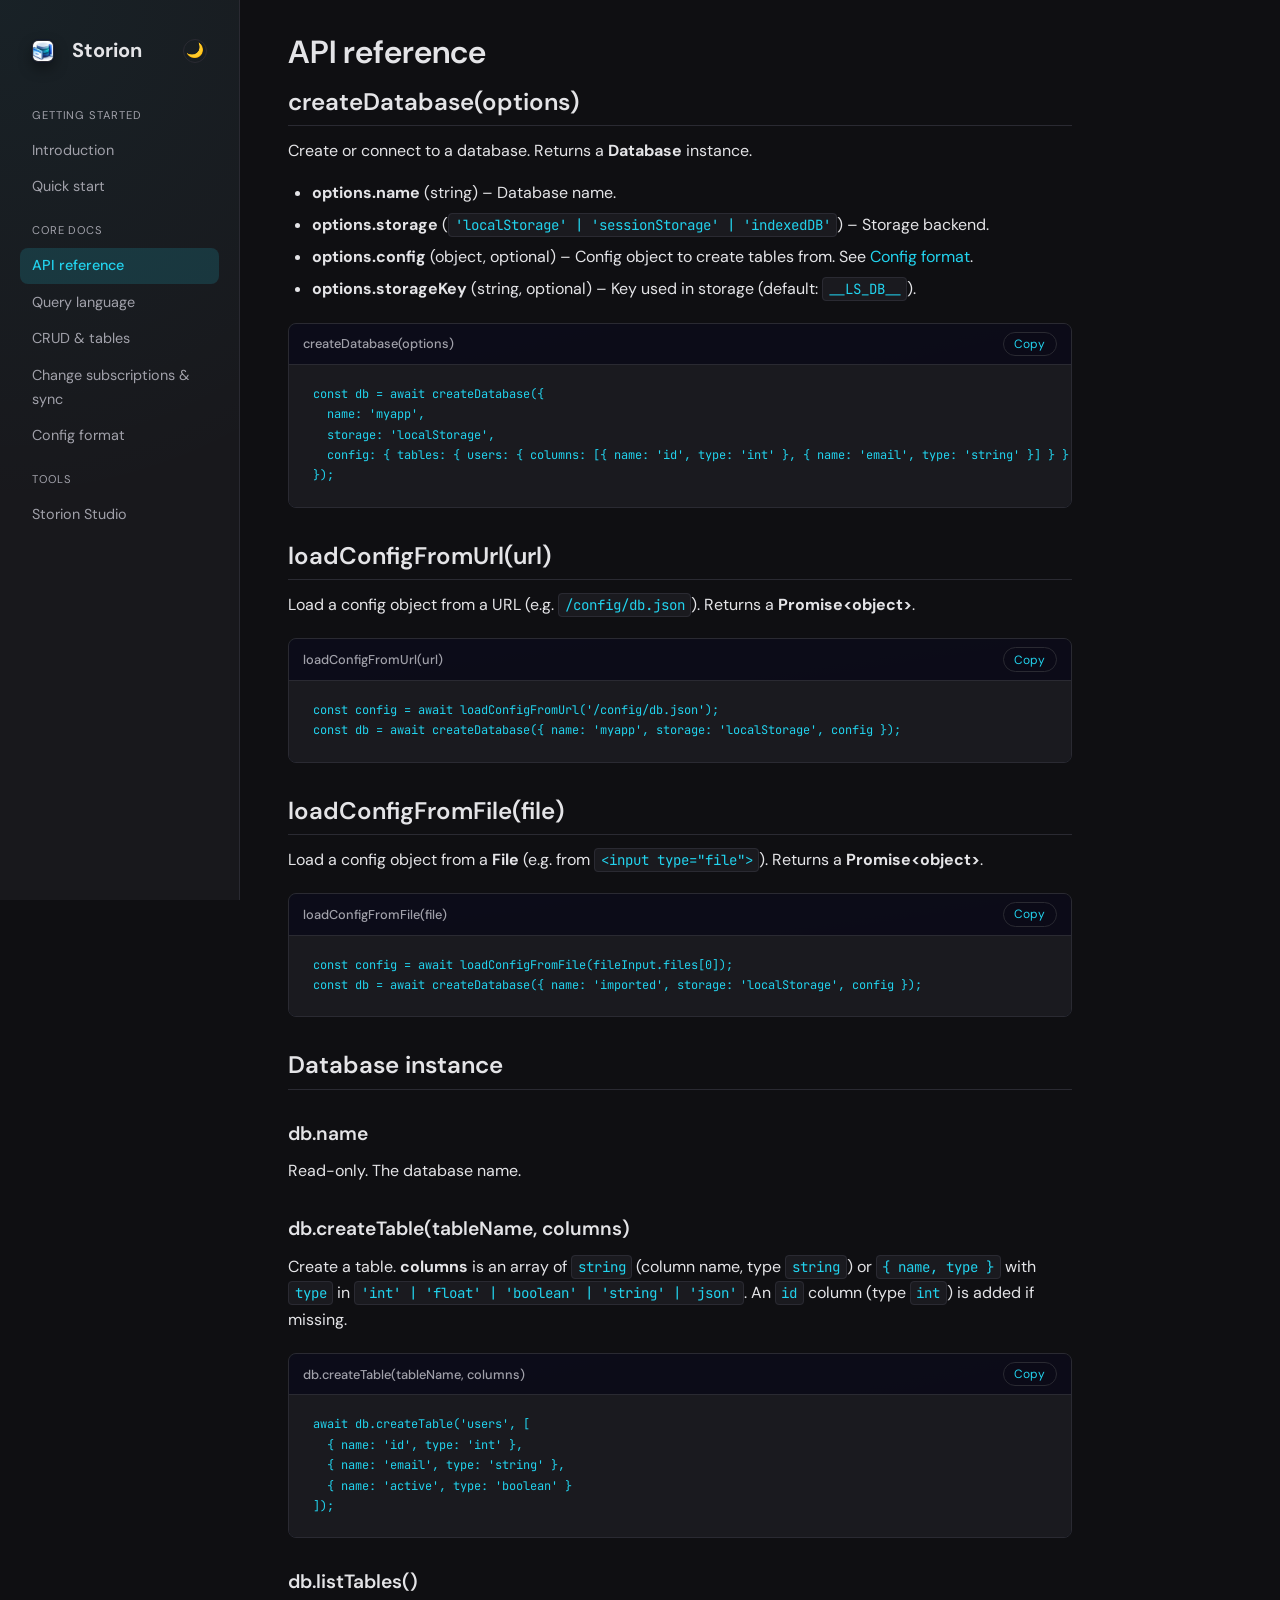
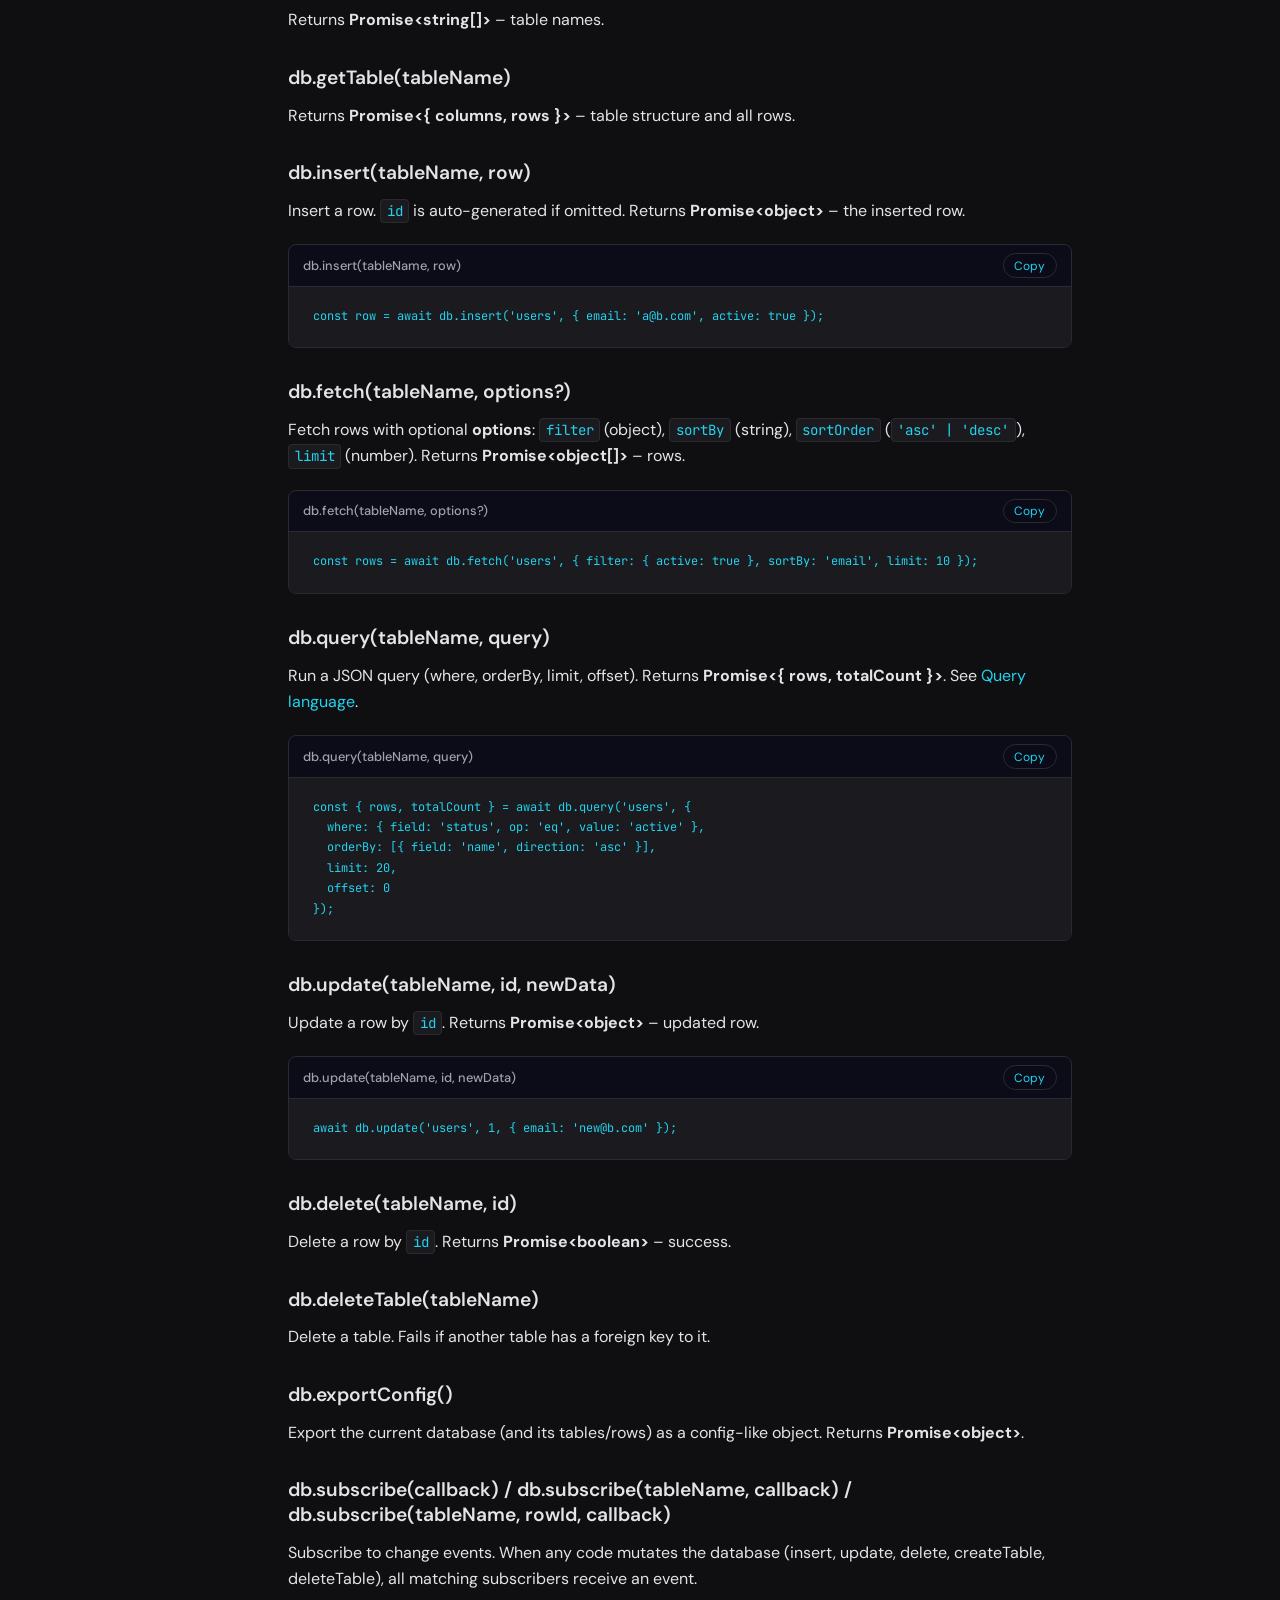
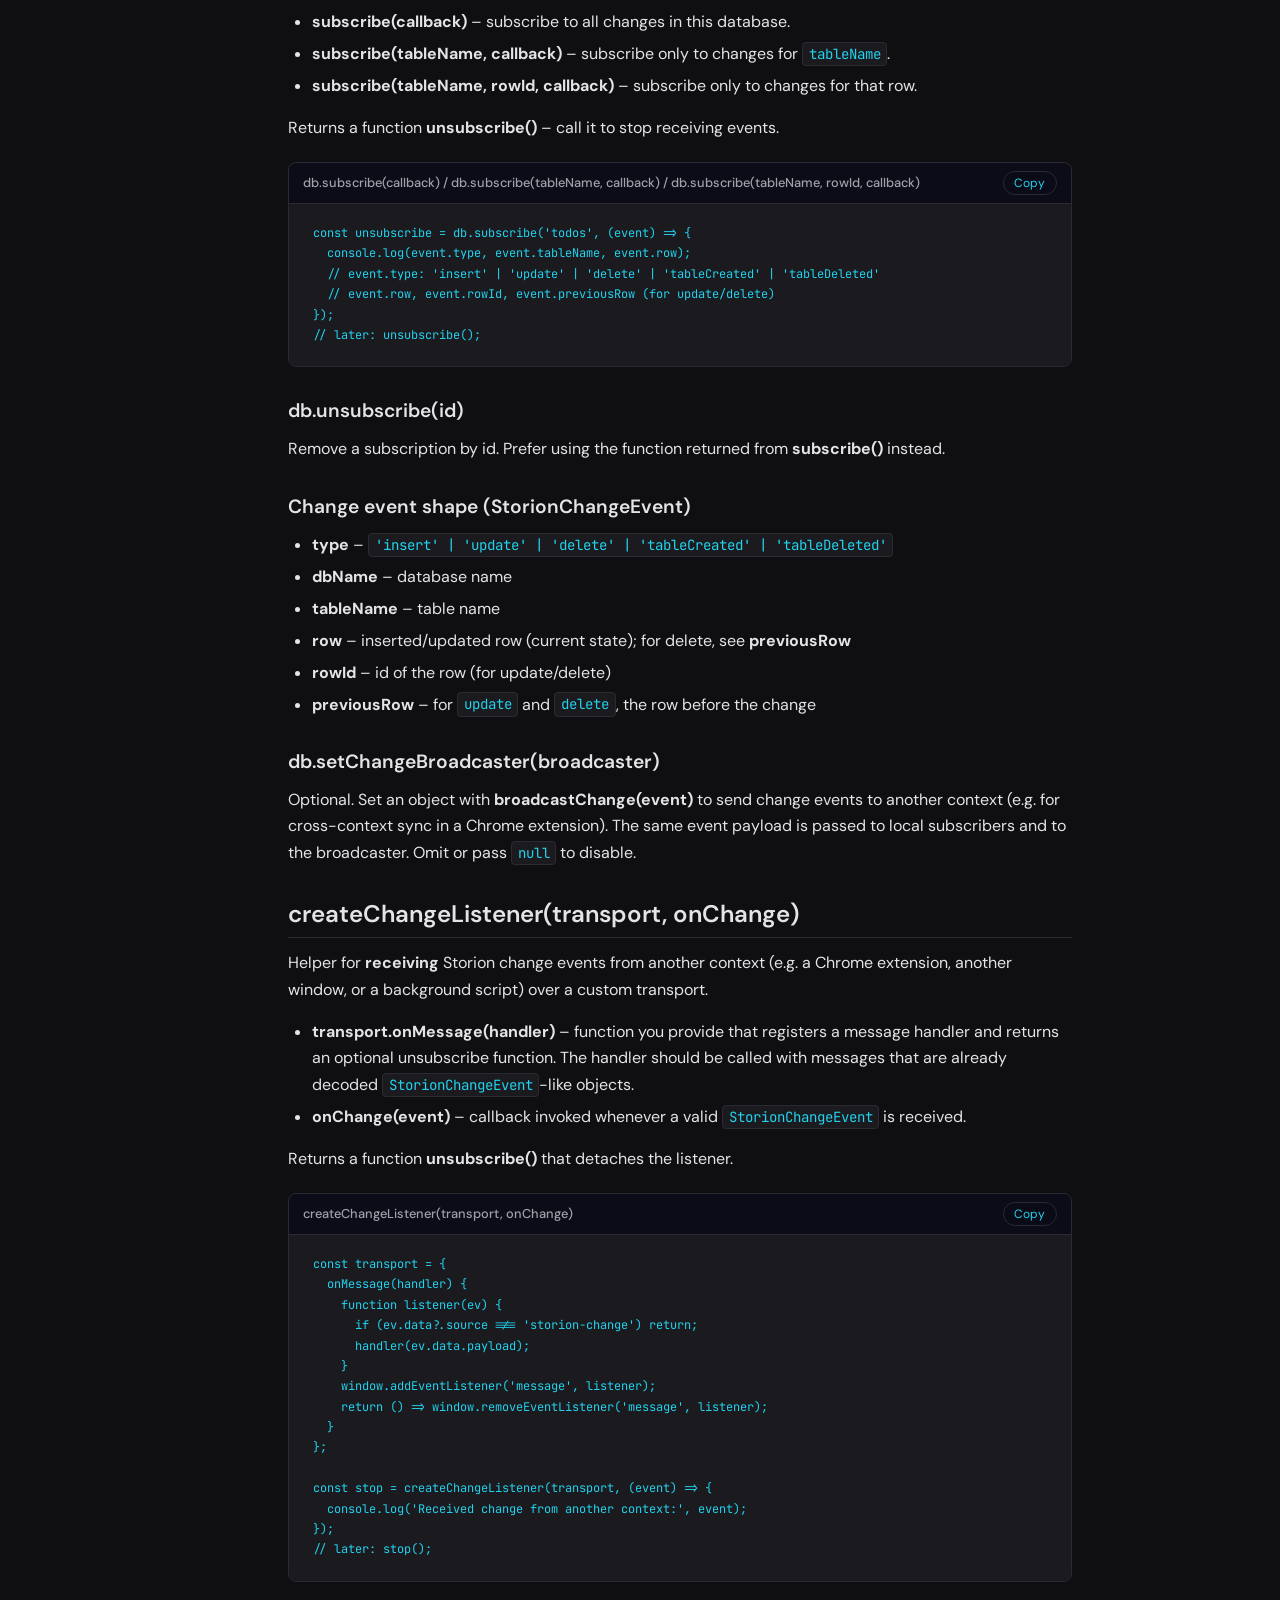
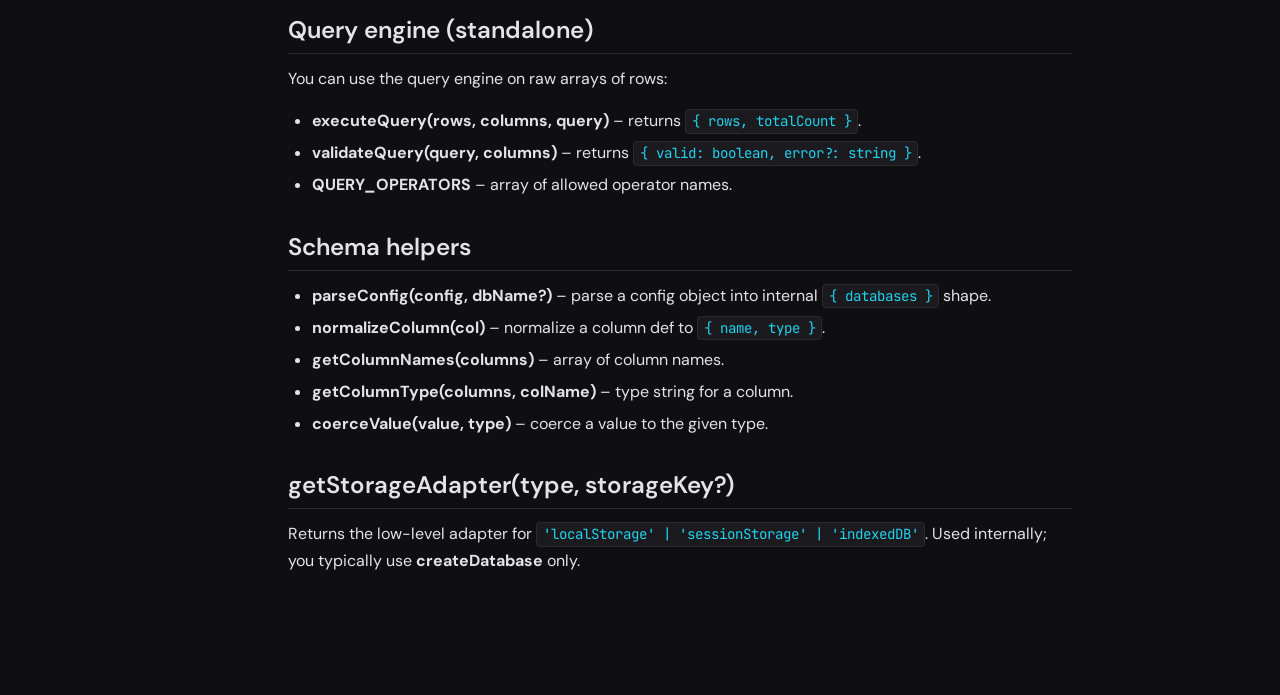
==== commit 46bd3664: "improved the docs" ====
--- a/api.html
+++ b/api.html
@@ -17,6 +17,7 @@
         <div class="brand">
           <img src="assets/logo.png" alt="Storion logo" class="brand-logo">
           <a href="index.html">Storion</a>
+          <button type="button" class="theme-toggle" aria-label="Toggle theme"></button>
         </div>
         <div class="nav-group">Getting started</div>
         <a href="index.html">Introduction</a>
@@ -24,7 +25,11 @@
         <div class="nav-group">Core docs</div>
         <a href="api.html" class="active">API reference</a>
         <a href="query-language.html">Query language</a>
+        <a href="crud-tables.html">CRUD &amp; tables</a>
+        <a href="sync.html">Change subscriptions &amp; sync</a>
         <a href="config-format.html">Config format</a>
+        <div class="nav-group">Tools</div>
+        <a href="storion-studio.html">Storion Studio</a>
       </div>
     </nav>
     <main class="docs-main">
--- a/css/style.css
+++ b/css/style.css
@@ -16,6 +16,20 @@
   --font-mono: 'JetBrains Mono', 'Fira Code', monospace;
 }
 
+:root[data-theme='light'] {
+  --bg: #ffffff;
+  --bg-card: #f3f4f6;
+  --bg-code: #f9fafb;
+  --border: #e5e7eb;
+  --text: #111827;
+  --text-muted: #6b7280;
+  --accent: #0891b2;
+  --accent-dim: #0e7490;
+  --accent-soft: rgba(8, 145, 178, 0.12);
+  --green: #16a34a;
+  --orange: #ea580c;
+}
+
 * {
   box-sizing: border-box;
 }
@@ -299,7 +313,6 @@
 .docs-nav .brand {
   padding: 0.25rem 0.75rem 1rem;
   font-weight: 600;
-  font-size: 1rem;
   color: var(--text);
   display: flex;
   align-items: center;
@@ -308,6 +321,8 @@
 
 .docs-nav .brand a {
   color: inherit;
+  font-size: 1.25rem;
+  font-weight: 700;
 }
 
 .docs-nav .brand a:hover {
@@ -323,6 +338,36 @@
   background: radial-gradient(circle at 30% 20%, rgba(255,255,255,0.2), transparent 60%);
   box-shadow: 0 0 0 1px rgba(15,23,42,0.5), 0 6px 14px rgba(0,0,0,0.4);
   object-fit: cover;
+}
+
+/* Theme toggle */
+.theme-toggle {
+  display: inline-flex;
+  align-items: center;
+  justify-content: center;
+  width: 24px;
+  height: 24px;
+  border-radius: 999px;
+  border: 1px solid var(--border);
+  background: transparent;
+  color: var(--text-muted);
+  cursor: pointer;
+  margin-left: auto;
+  padding: 0;
+  font-size: 0.9rem;
+}
+
+.theme-toggle::before {
+  content: '🌙';
+}
+
+:root[data-theme='light'] .theme-toggle::before {
+  content: '☀';
+}
+
+.theme-toggle:hover {
+  background: var(--accent-soft);
+  color: var(--accent);
 }
 
 /* Code example cards with copy button */
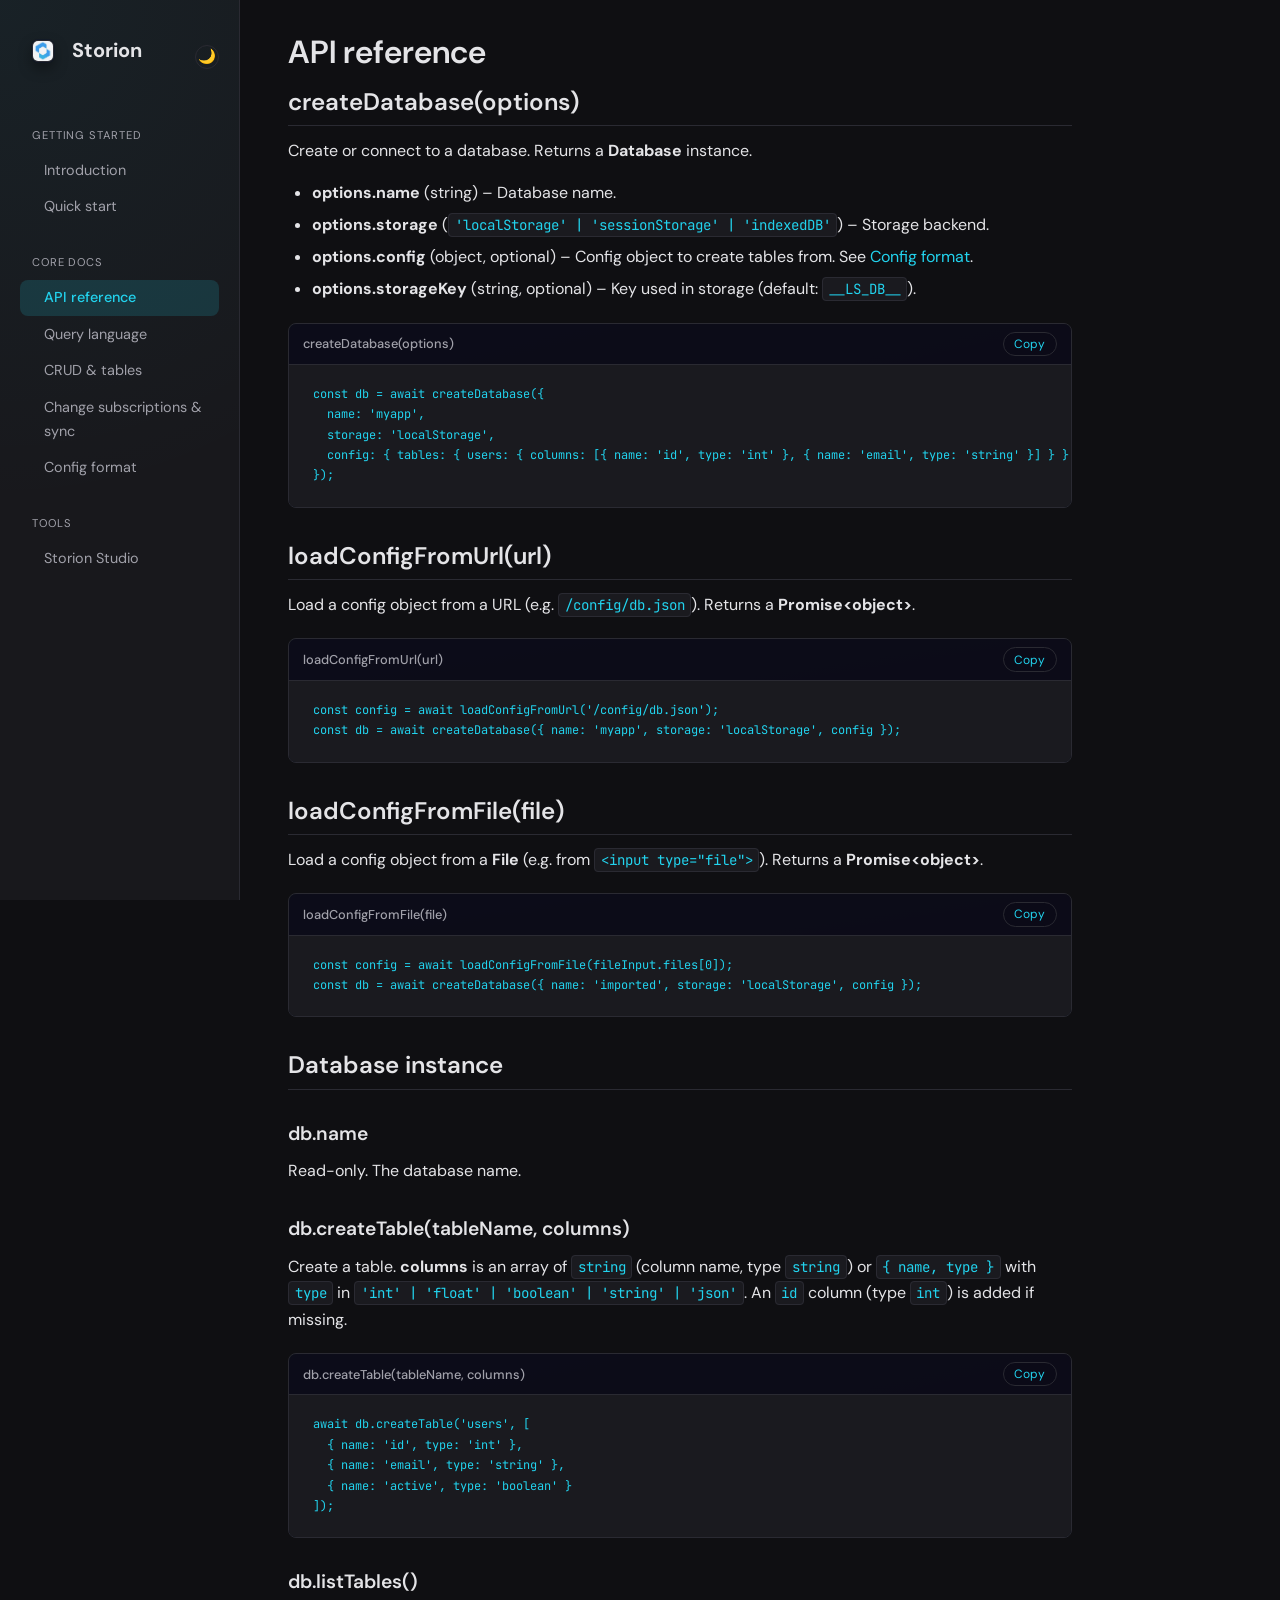
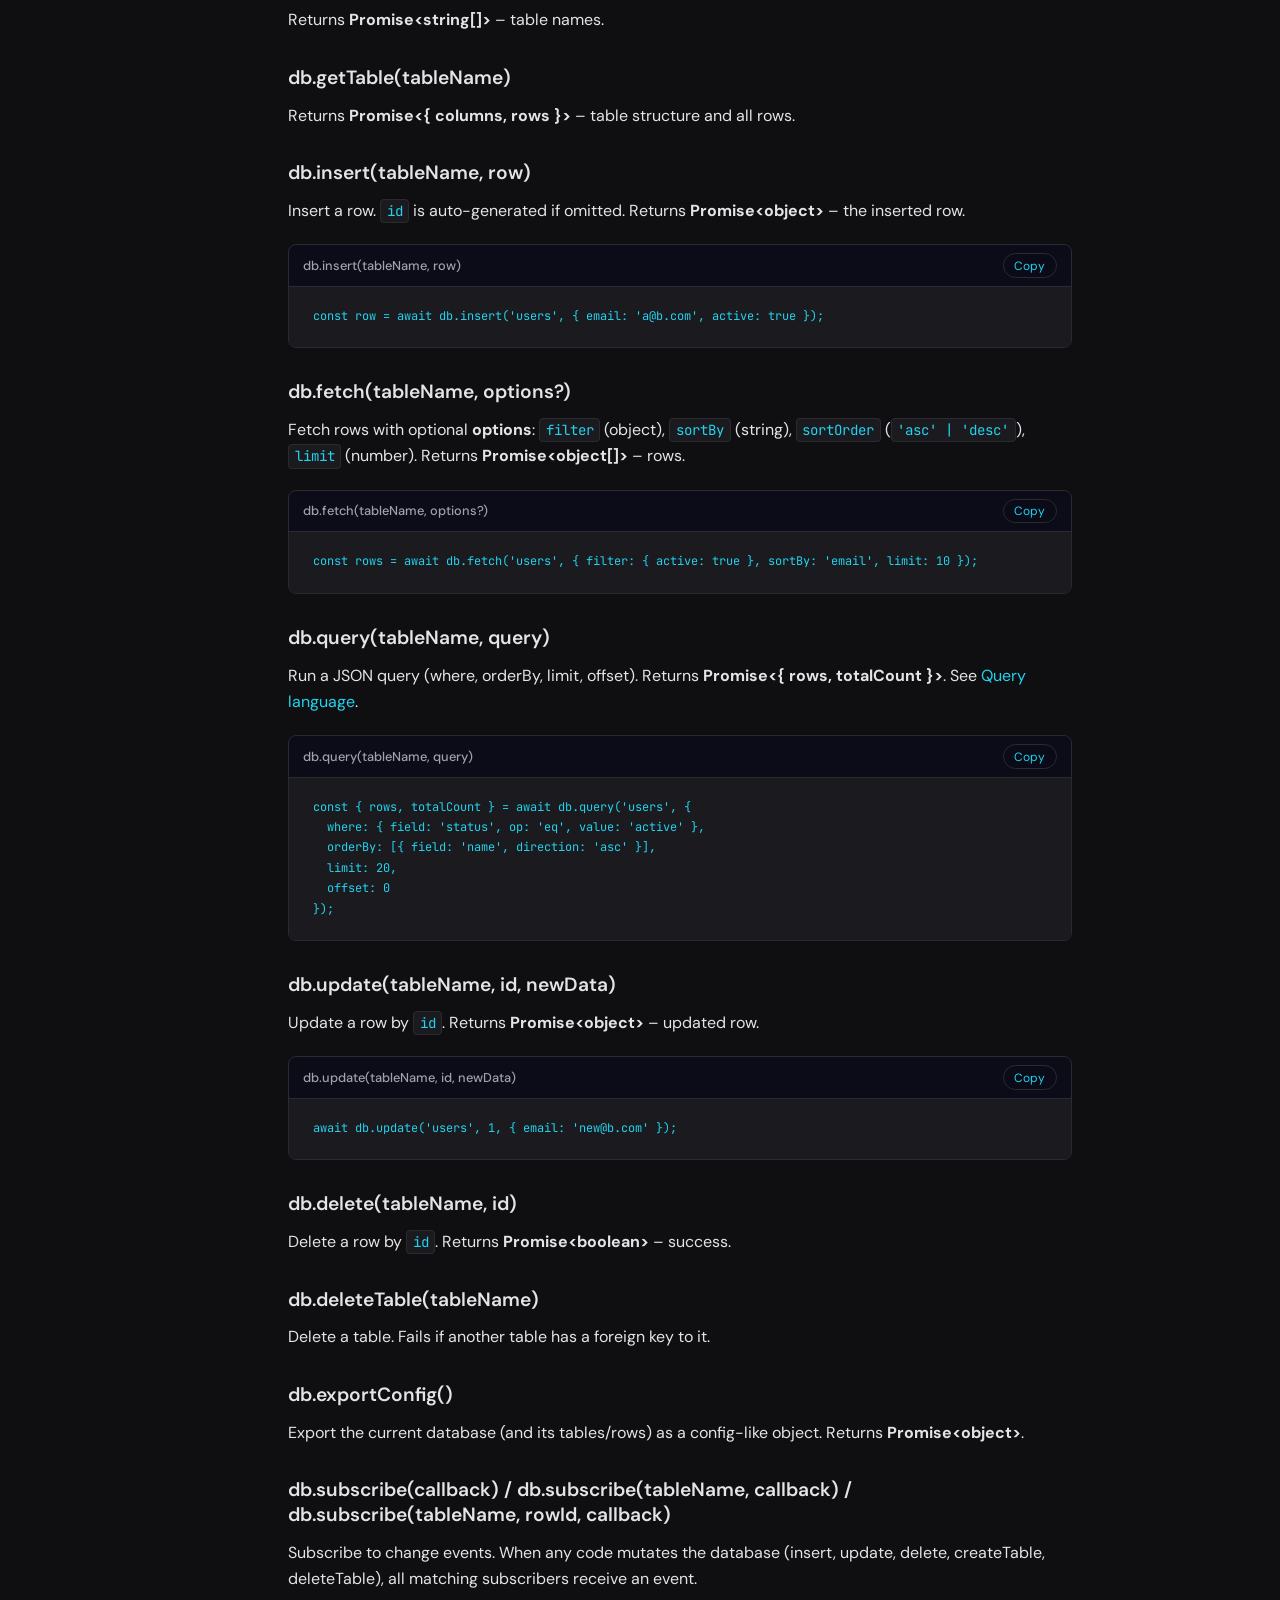
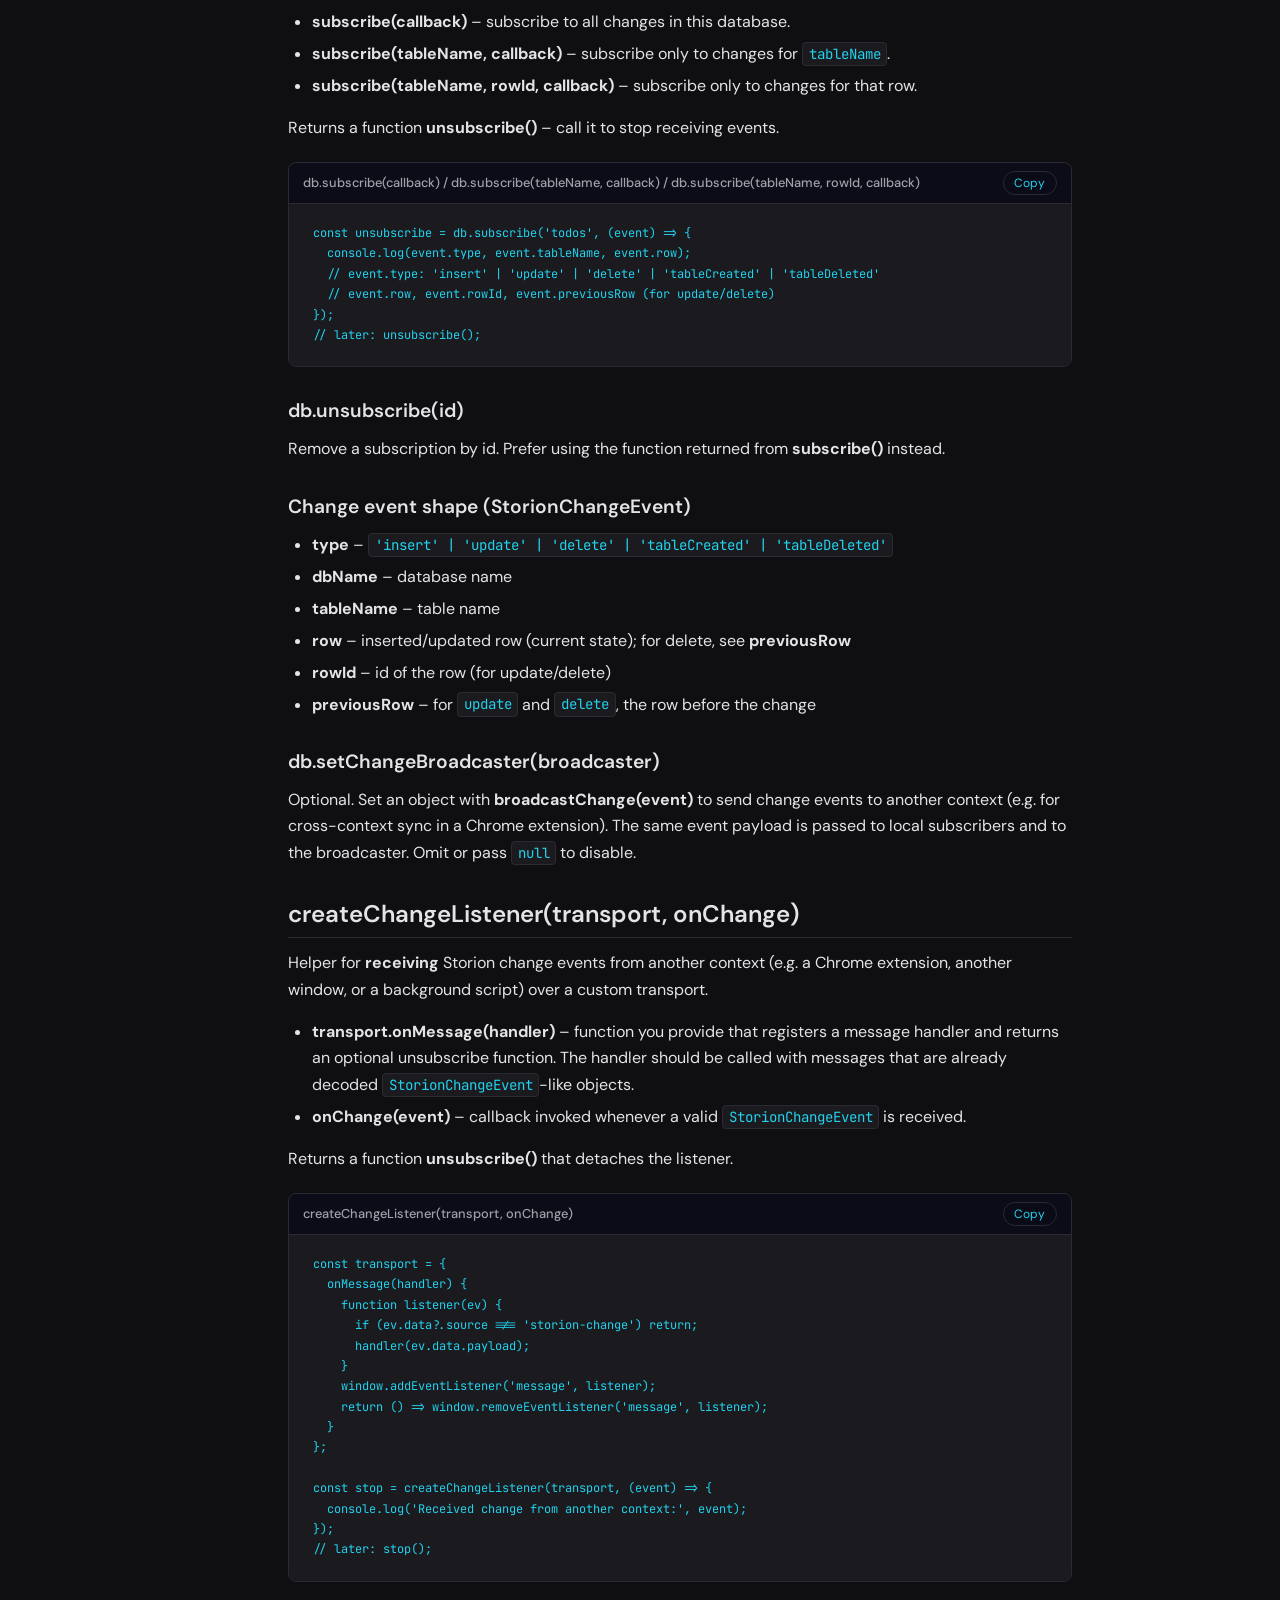
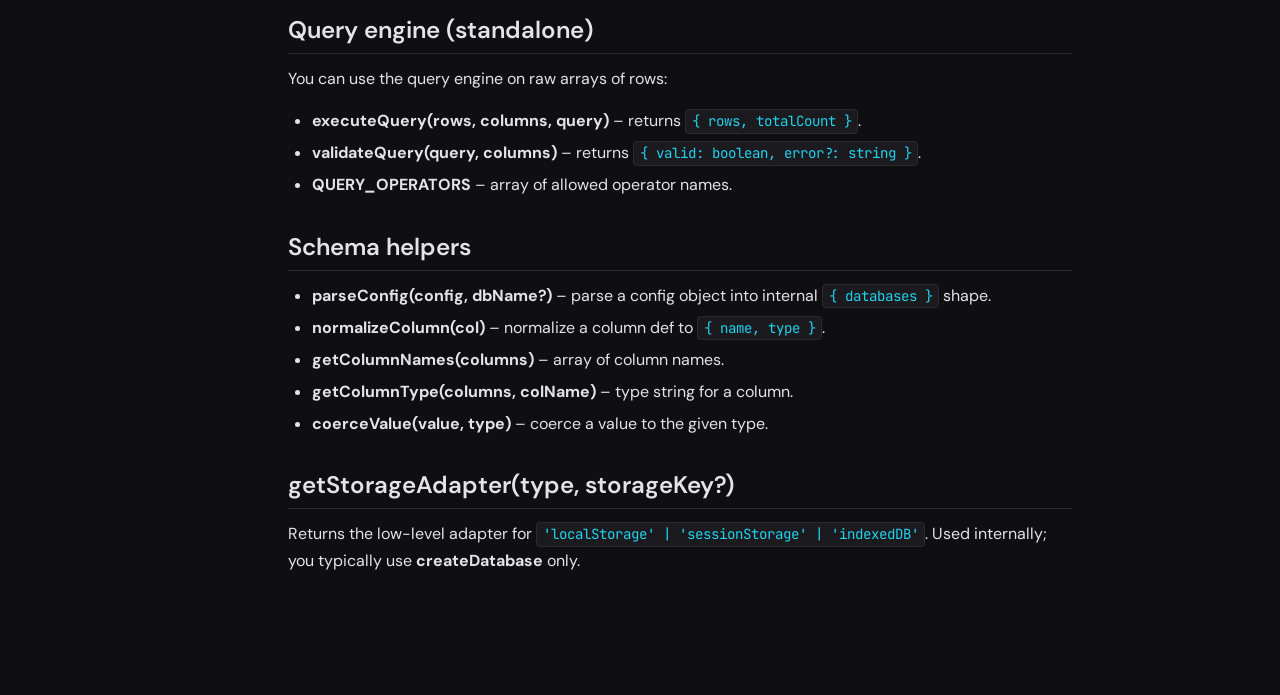
==== commit b3f6d50a: "improved the docs" ====
--- a/api.html
+++ b/api.html
@@ -14,22 +14,35 @@
   <div class="docs-wrap">
     <nav class="docs-nav">
       <div class="docs-nav-inner">
-        <div class="brand">
-          <img src="assets/logo.png" alt="Storion logo" class="brand-logo">
-          <a href="index.html">Storion</a>
+        <div class="brand-row">
+          <div class="brand">
+            <img src="assets/logo.png" alt="Storion logo" class="brand-logo">
+            <a href="index.html" class="brand-name">Storion</a>
+          </div>
           <button type="button" class="theme-toggle" aria-label="Toggle theme"></button>
         </div>
-        <div class="nav-group">Getting started</div>
-        <a href="index.html">Introduction</a>
-        <a href="quick-start.html">Quick start</a>
-        <div class="nav-group">Core docs</div>
-        <a href="api.html" class="active">API reference</a>
-        <a href="query-language.html">Query language</a>
-        <a href="crud-tables.html">CRUD &amp; tables</a>
-        <a href="sync.html">Change subscriptions &amp; sync</a>
-        <a href="config-format.html">Config format</a>
-        <div class="nav-group">Tools</div>
-        <a href="storion-studio.html">Storion Studio</a>
+
+        <div class="nav-sections">
+          <div class="nav-section">
+            <div class="nav-group">Getting started</div>
+            <a href="index.html" class="nav-link">Introduction</a>
+            <a href="quick-start.html" class="nav-link">Quick start</a>
+          </div>
+
+          <div class="nav-section">
+            <div class="nav-group">Core docs</div>
+            <a href="api.html" class="nav-link active">API reference</a>
+            <a href="query-language.html" class="nav-link">Query language</a>
+            <a href="crud-tables.html" class="nav-link">CRUD &amp; tables</a>
+            <a href="sync.html" class="nav-link">Change subscriptions &amp; sync</a>
+            <a href="config-format.html" class="nav-link">Config format</a>
+          </div>
+
+          <div class="nav-section">
+            <div class="nav-group">Tools</div>
+            <a href="storion-studio.html" class="nav-link">Storion Studio</a>
+          </div>
+        </div>
       </div>
     </nav>
     <main class="docs-main">
--- a/css/style.css
+++ b/css/style.css
@@ -70,6 +70,40 @@
   padding: 0 1.25rem;
 }
 
+.brand-row {
+  display: flex;
+  align-items: center;
+  justify-content: space-between;
+  margin-bottom: 1.25rem;
+}
+
+.brand {
+  display: inline-flex;
+  align-items: center;
+  gap: 0.5rem;
+}
+
+.brand-name {
+  font-weight: 600;
+  color: var(--text);
+  text-decoration: none;
+}
+
+.brand-name:hover {
+  color: var(--accent);
+}
+
+.nav-sections {
+  display: flex;
+  flex-direction: column;
+  gap: 0.75rem;
+}
+
+.nav-section .nav-link {
+  display: block;
+  padding-left: 1.5rem;
+}
+
 .docs-nav a {
   display: block;
   padding: 0.4rem 0.75rem;
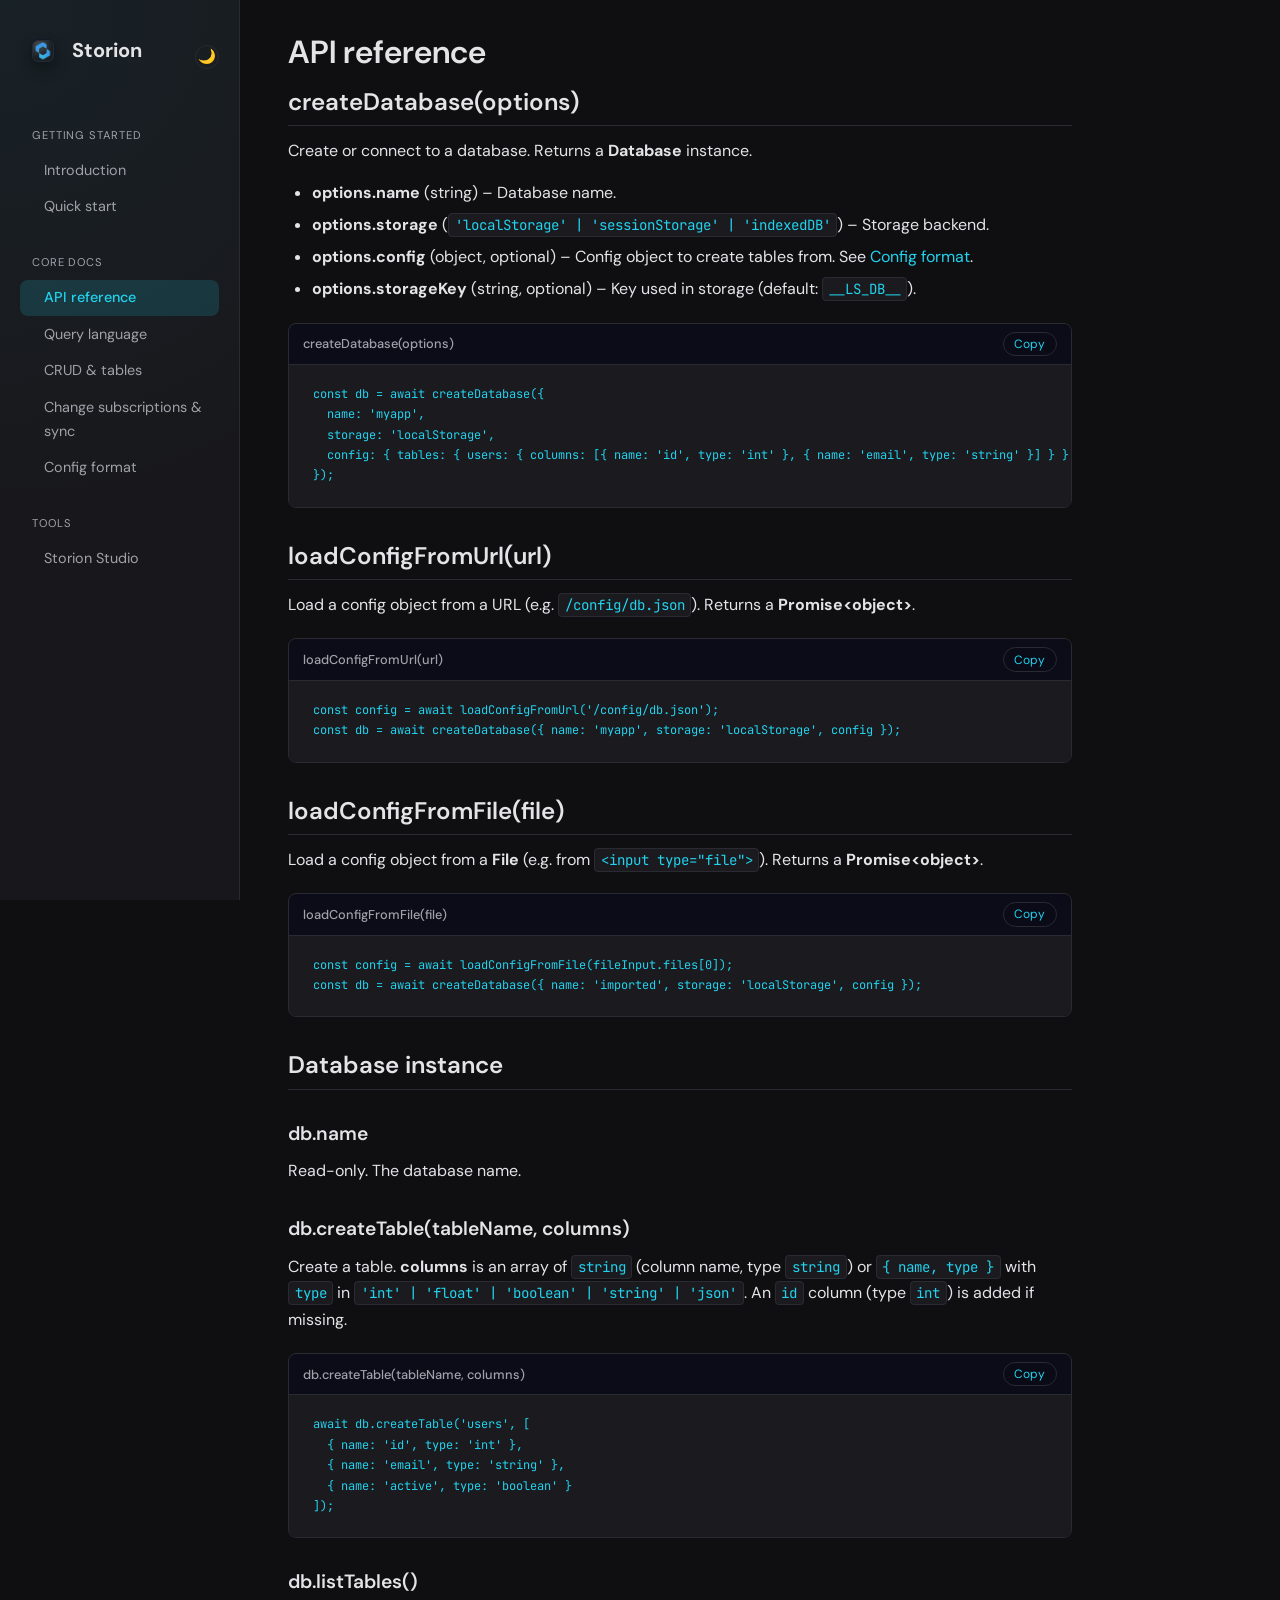
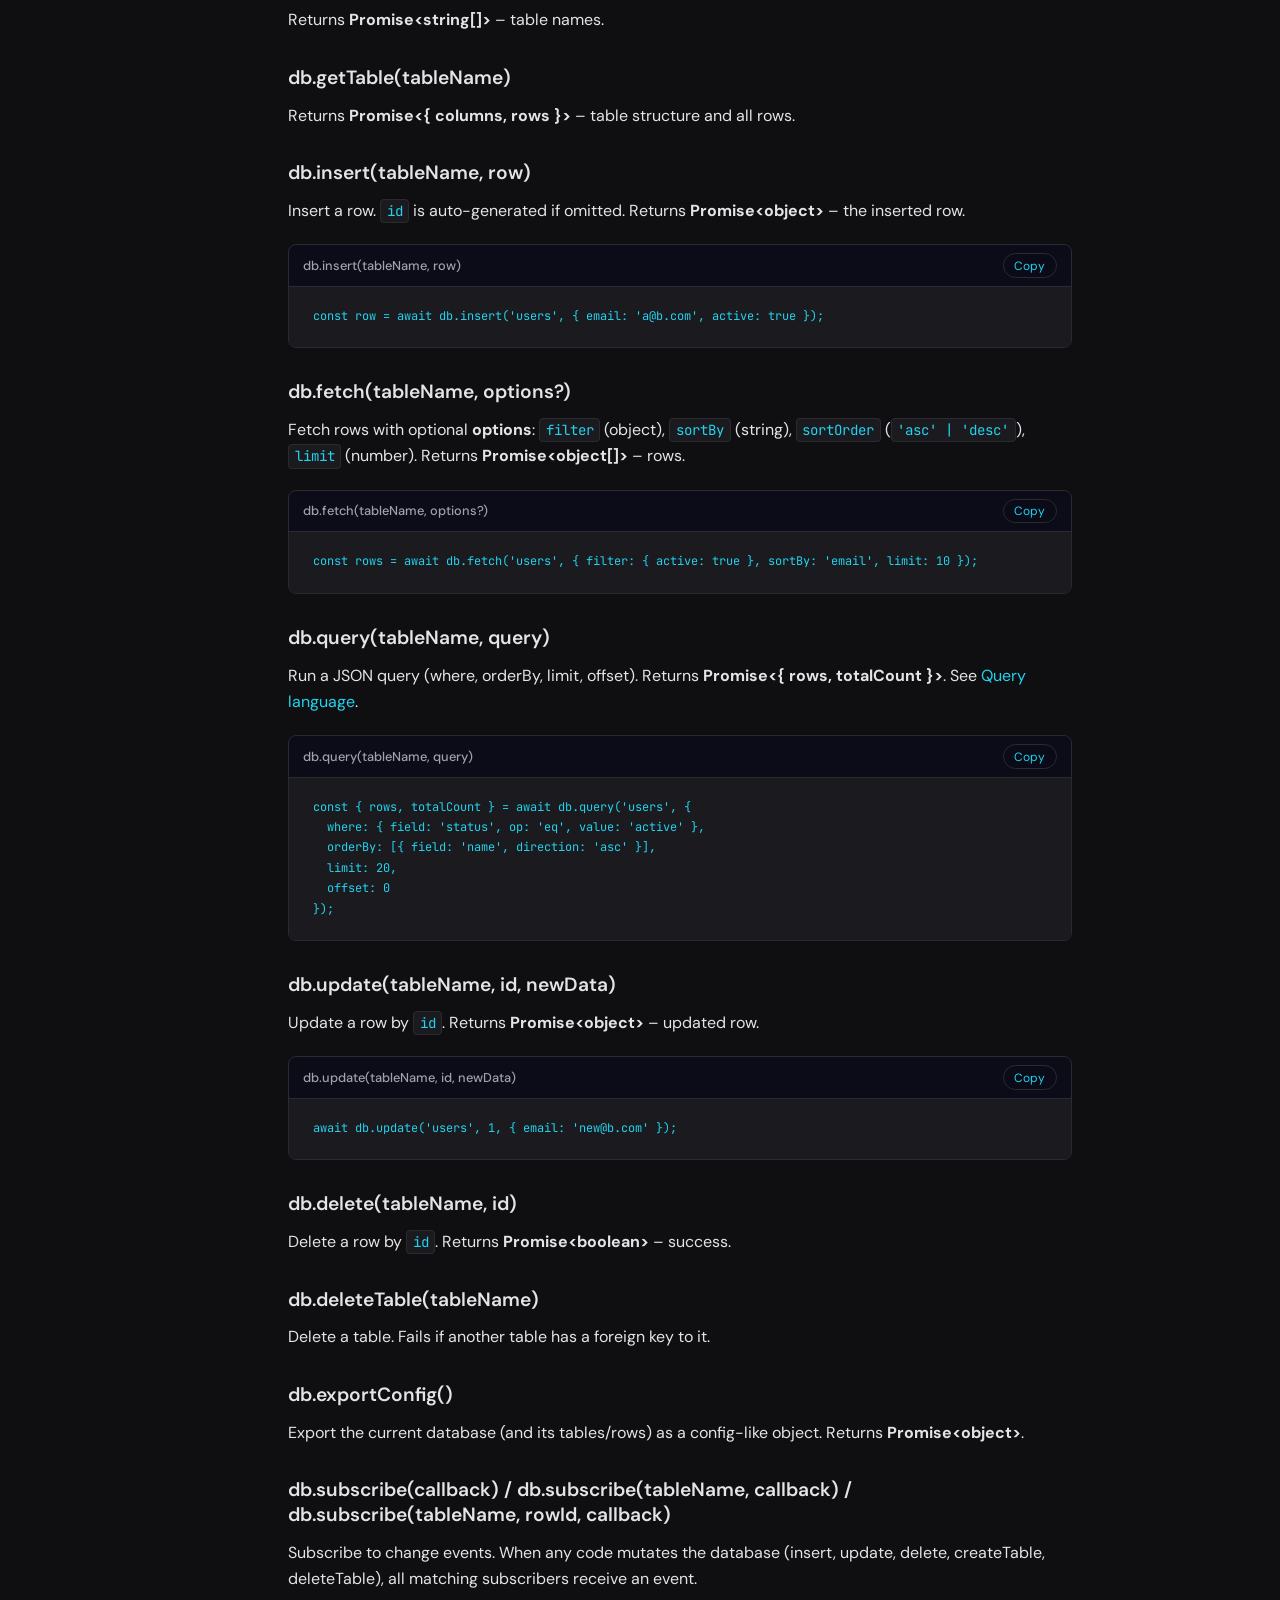
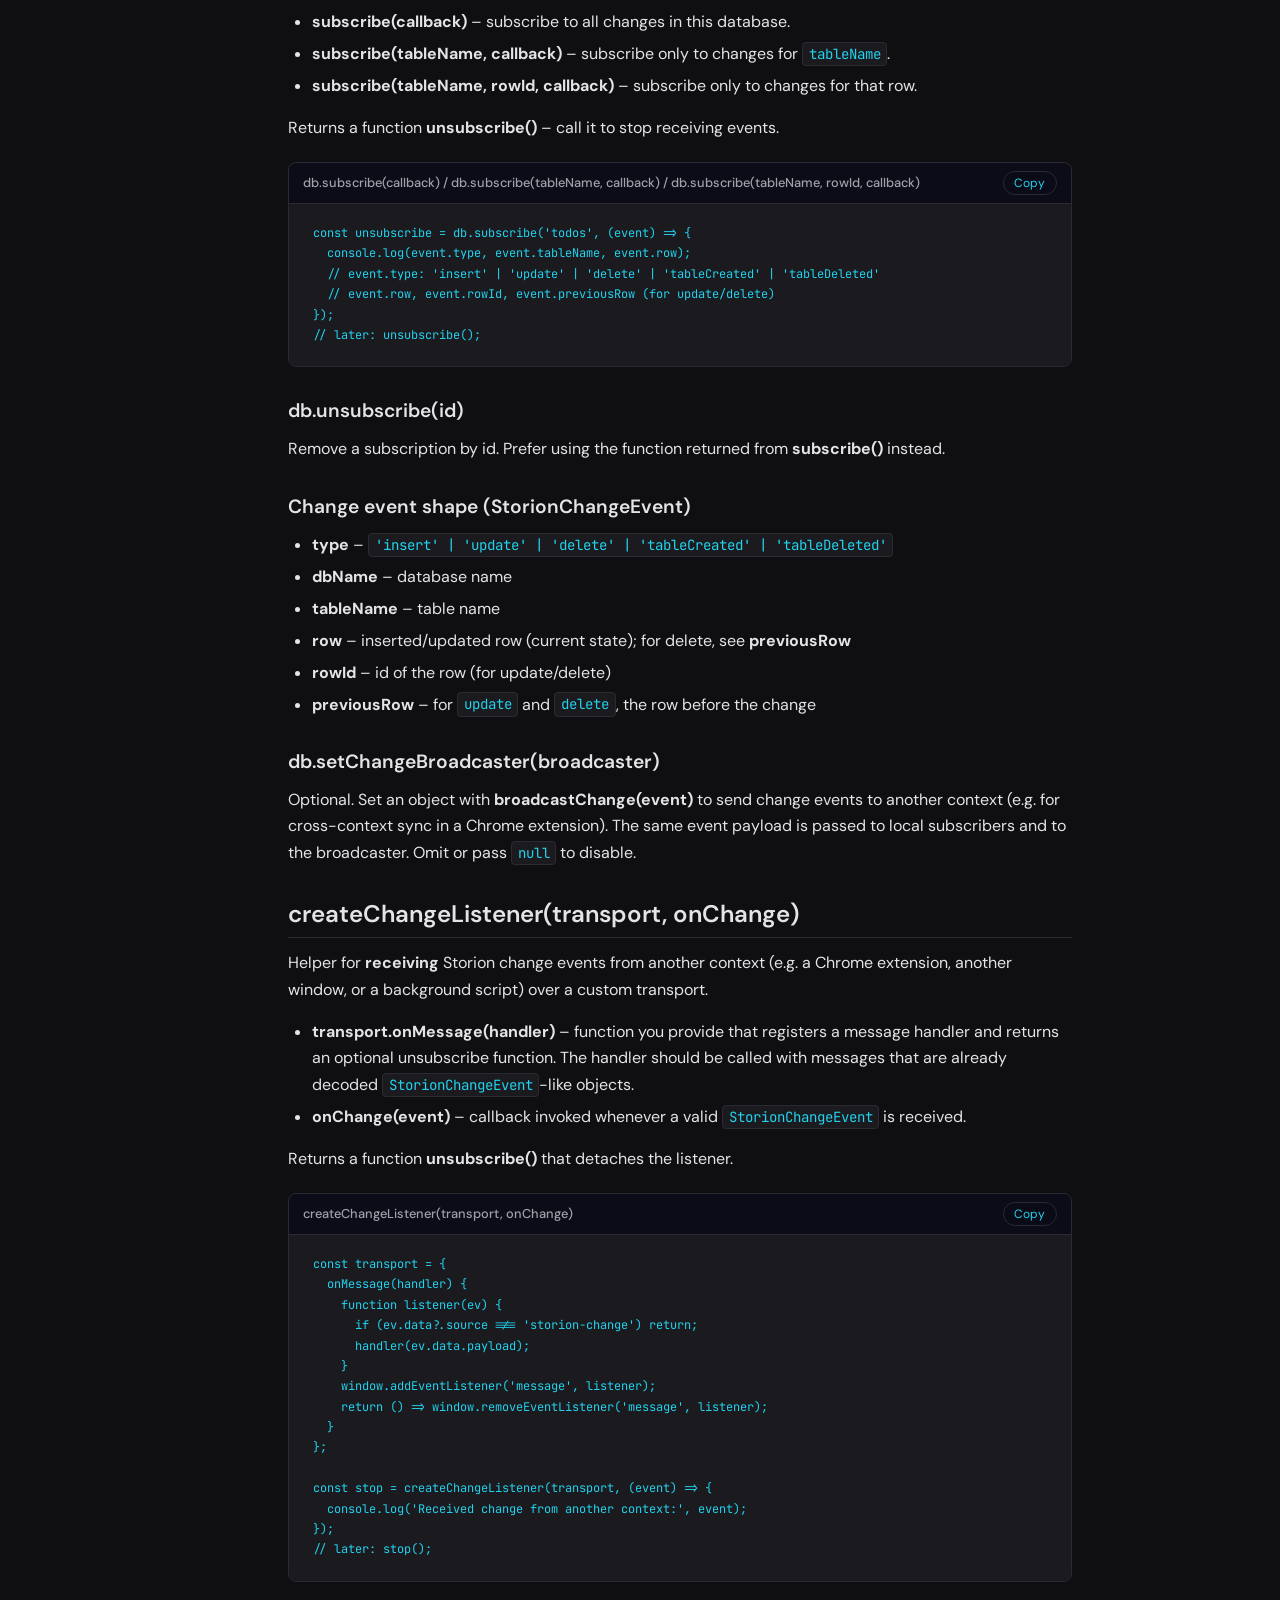
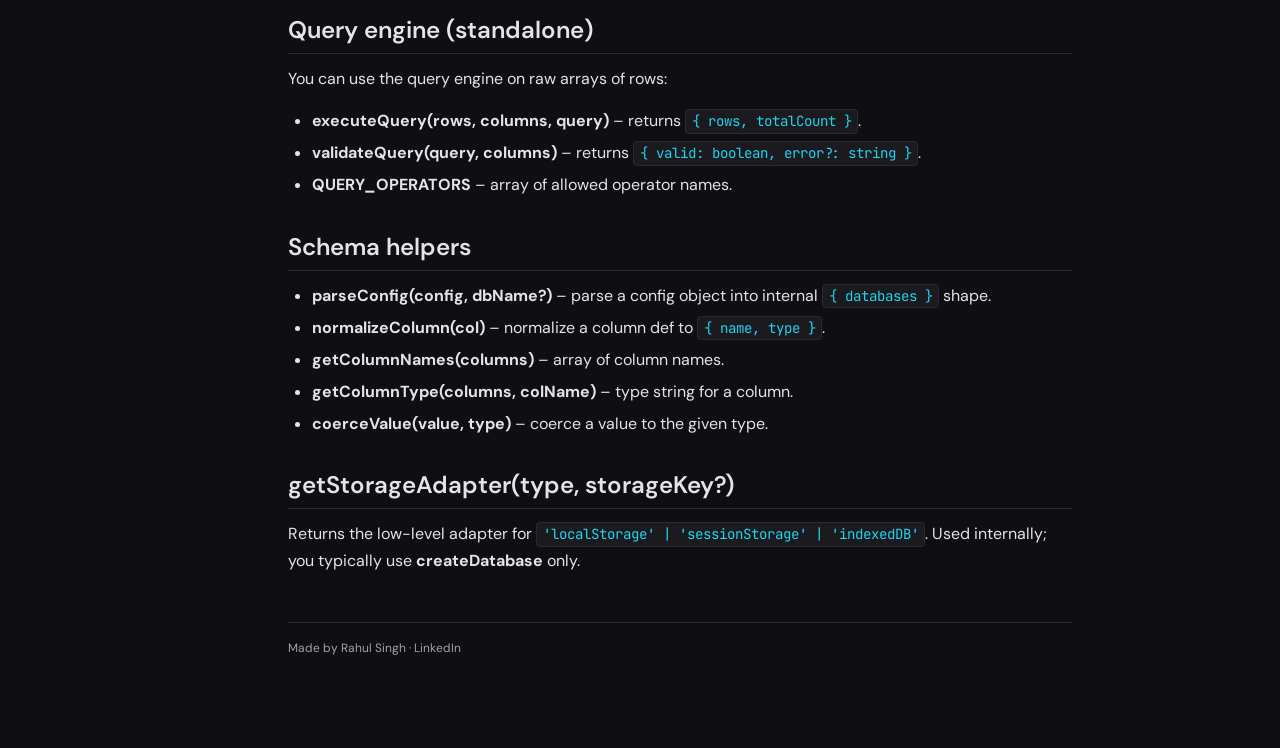
==== commit b8396c2e: "tag manager added" ====
--- a/api.html
+++ b/api.html
@@ -8,6 +8,14 @@
   <link rel="preconnect" href="https://fonts.gstatic.com" crossorigin>
   <link href="https://fonts.googleapis.com/css2?family=DM+Sans:ital,opsz,wght@0,9..40,400;0,9..40,500;0,9..40,600;0,9..40,700&family=JetBrains+Mono:wght@400;500&display=swap" rel="stylesheet">
   <link rel="stylesheet" href="css/style.css">
+  <!-- Google tag (gtag.js) -->
+  <script async src="https://www.googletagmanager.com/gtag/js?id=G-P3VKYZGZZJ"></script>
+  <script>
+    window.dataLayer = window.dataLayer || [];
+    function gtag(){dataLayer.push(arguments);}
+    gtag('js', new Date());
+    gtag('config', 'G-P3VKYZGZZJ', { 'site_id': 'storion-docs' });
+  </script>
   <script defer src="js/docs.js"></script>
 </head>
 <body>
--- a/css/style.css
+++ b/css/style.css
@@ -469,3 +469,29 @@
 .code-example-body pre code {
   color: var(--accent);
 }
+
+/* Page footer */
+.docs-page-footer {
+  margin-top: 3rem;
+  padding-top: 0;
+}
+
+.docs-footer-sep {
+  border: none;
+  border-top: 1px solid var(--border);
+  margin: 0 0 1rem 0;
+}
+
+.docs-footer-credit {
+  font-size: 0.75rem;
+  color: var(--text-muted);
+  margin: 0;
+}
+
+.docs-footer-credit a {
+  color: var(--text-muted);
+}
+
+.docs-footer-credit a:hover {
+  color: var(--accent);
+}
